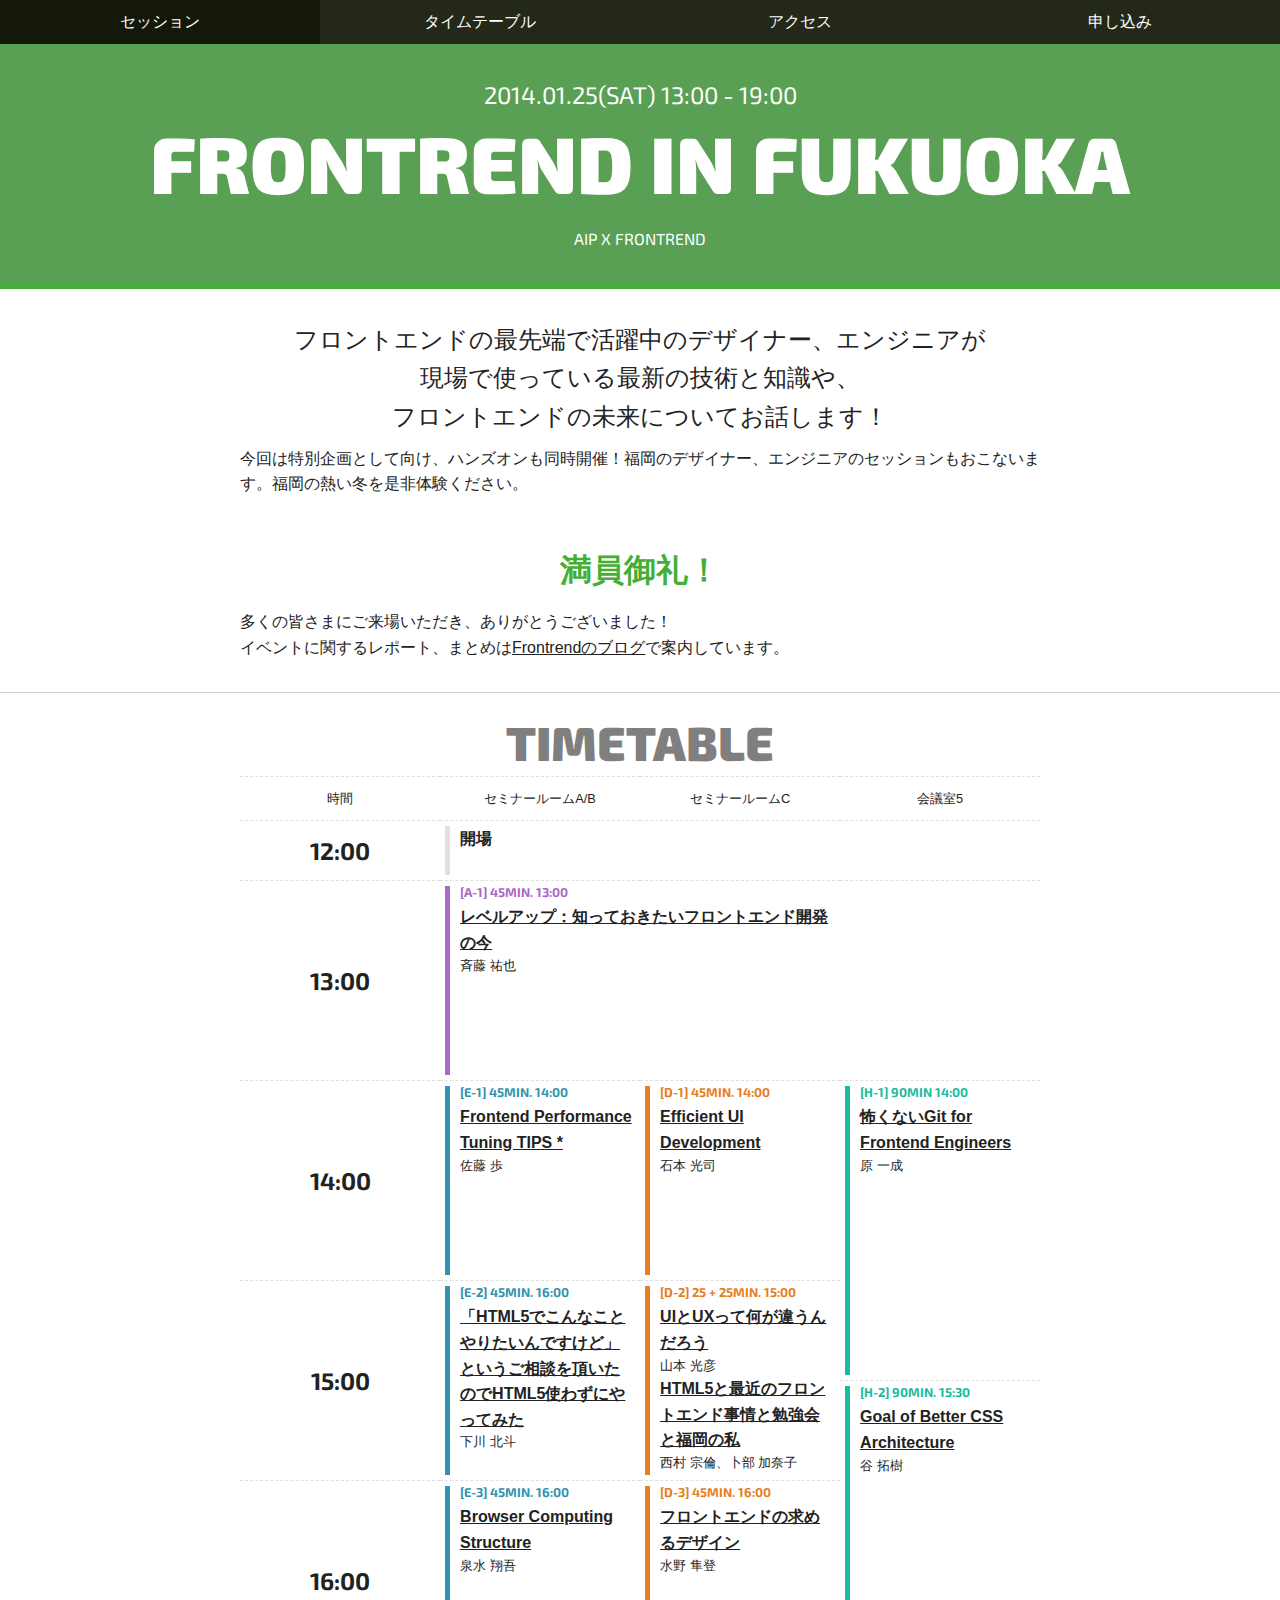
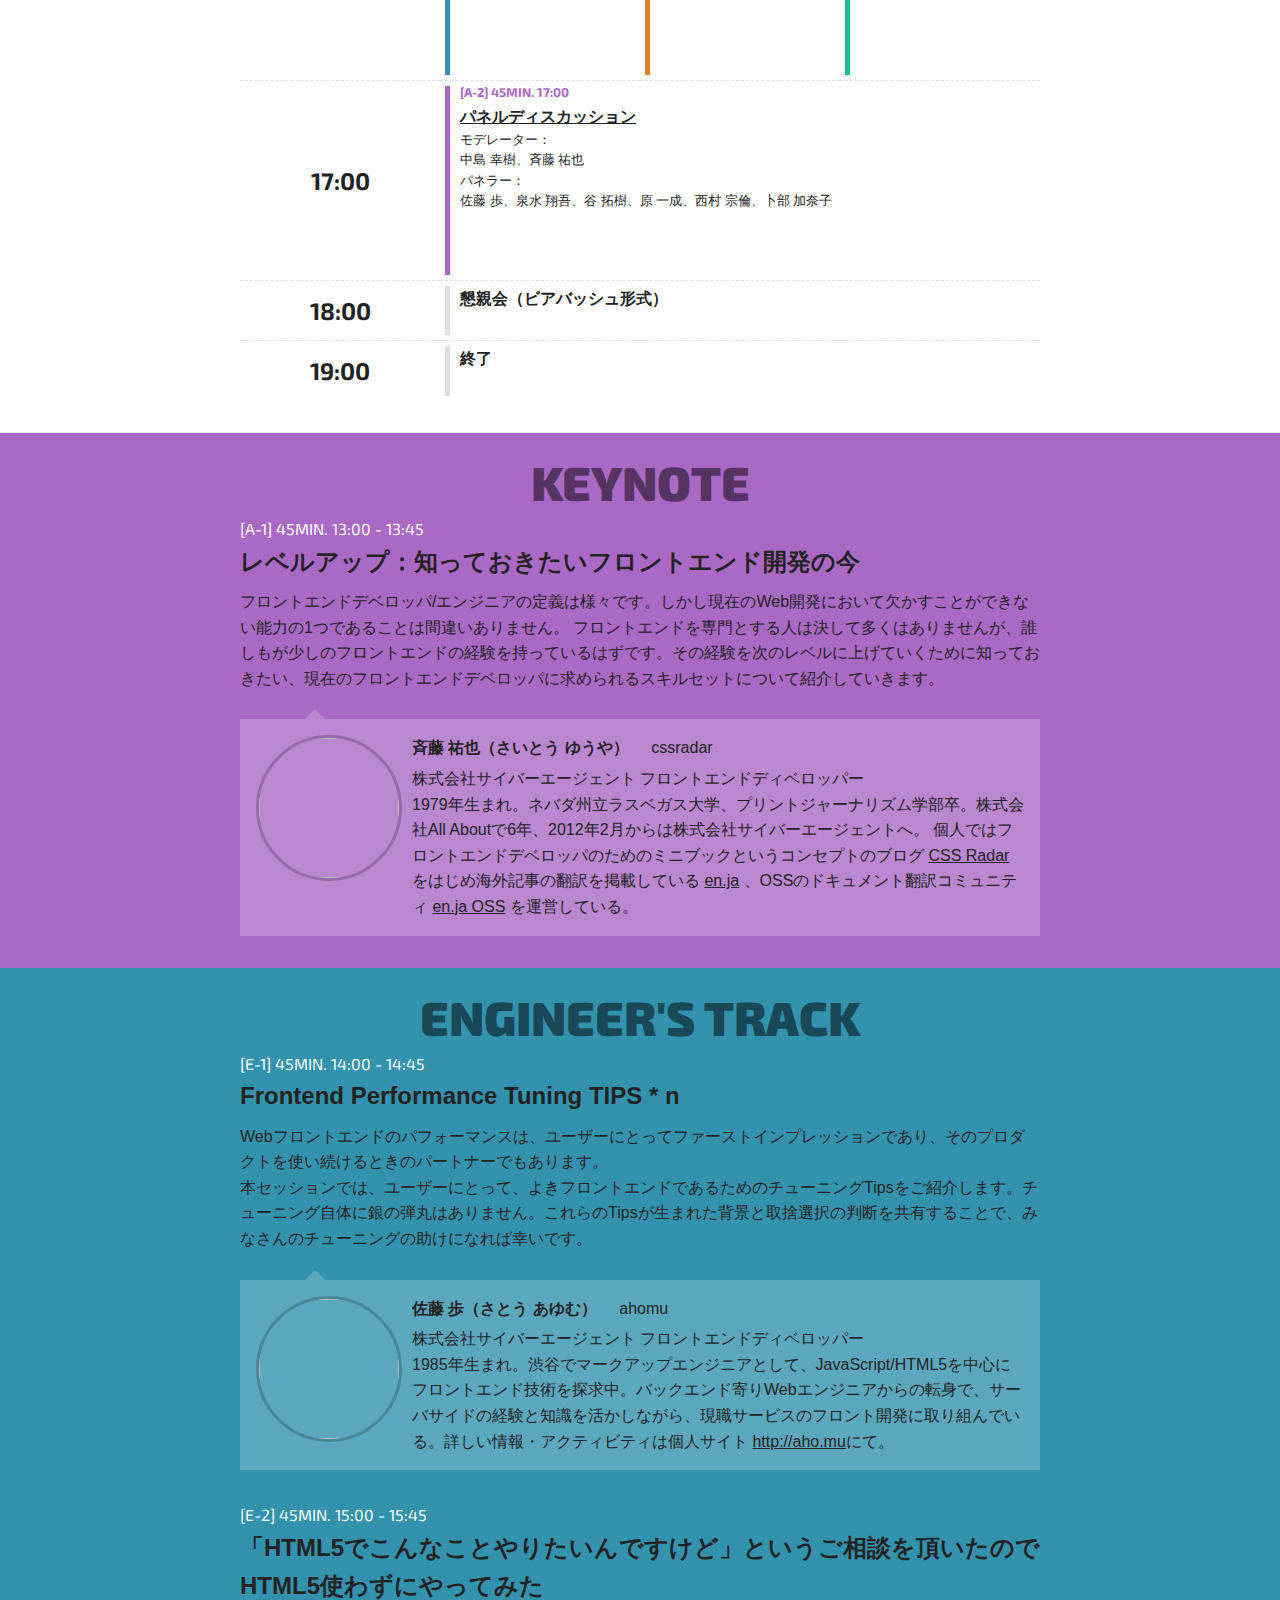
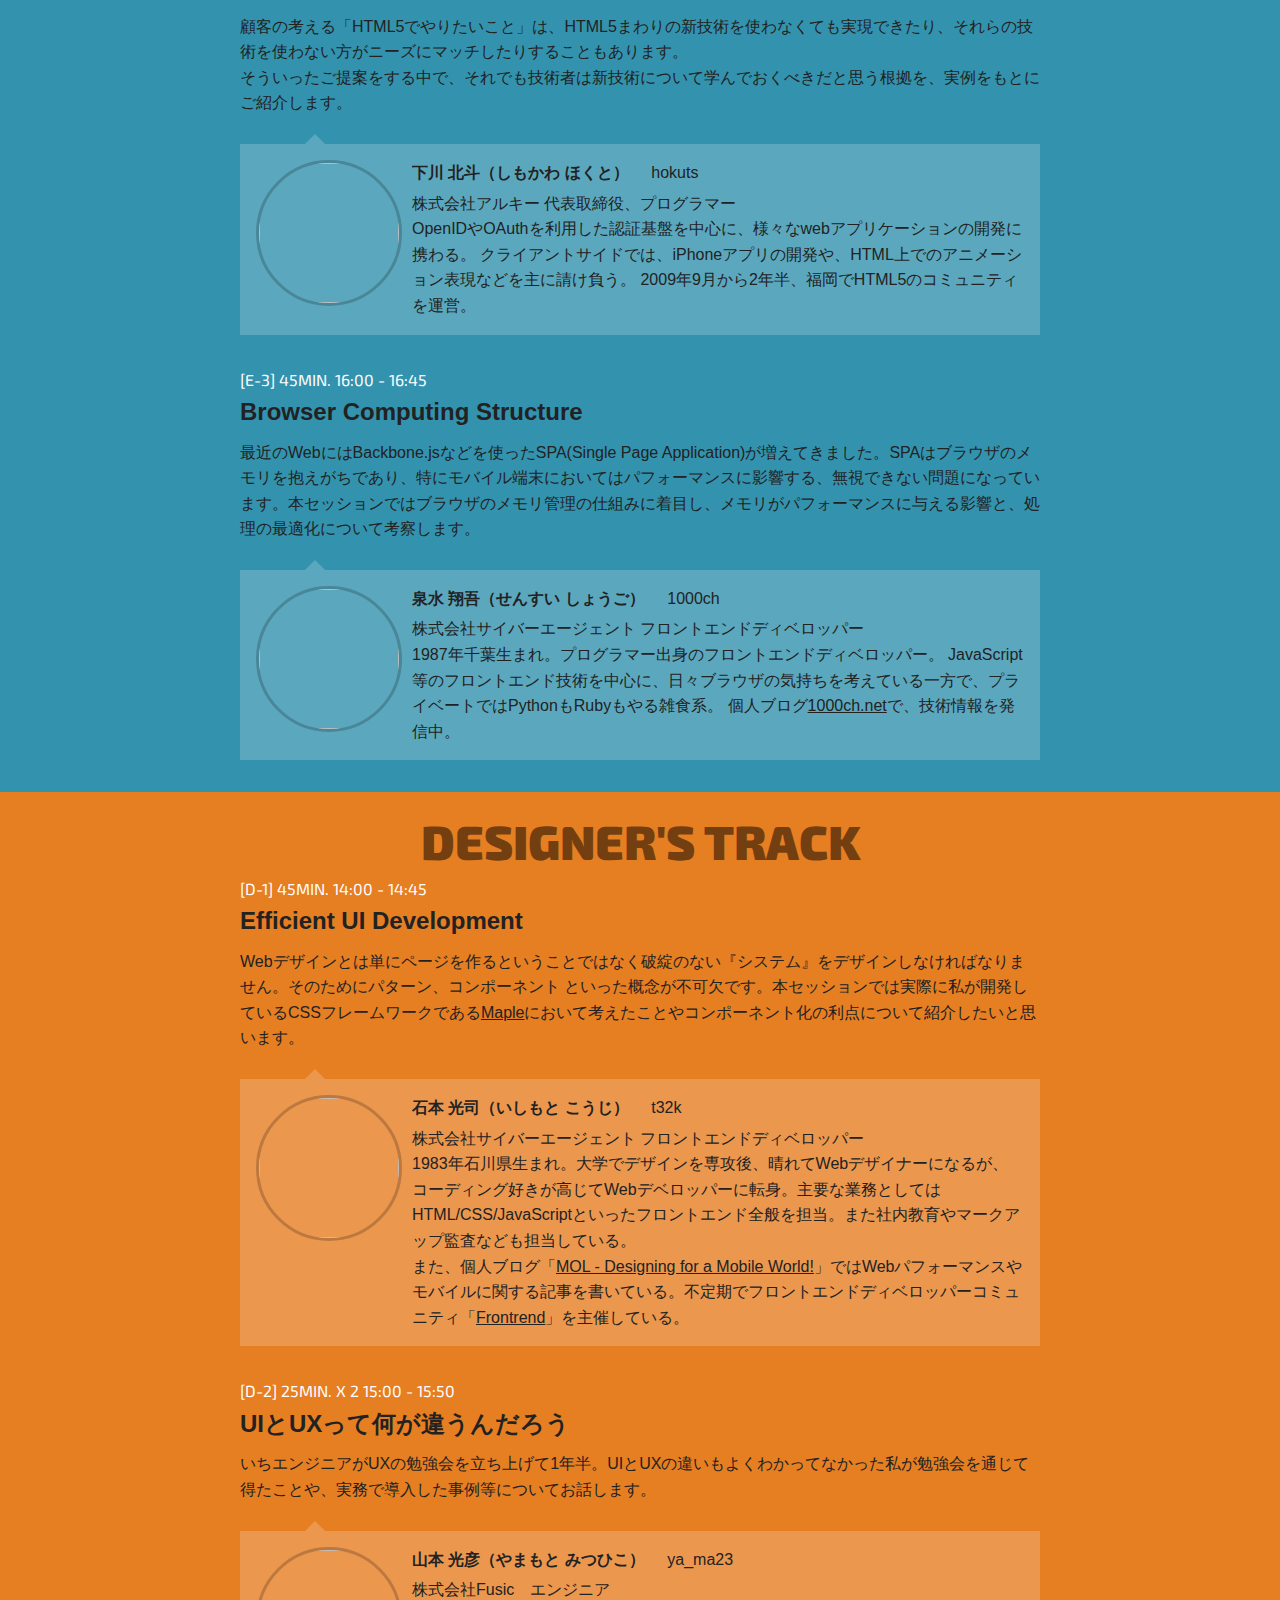
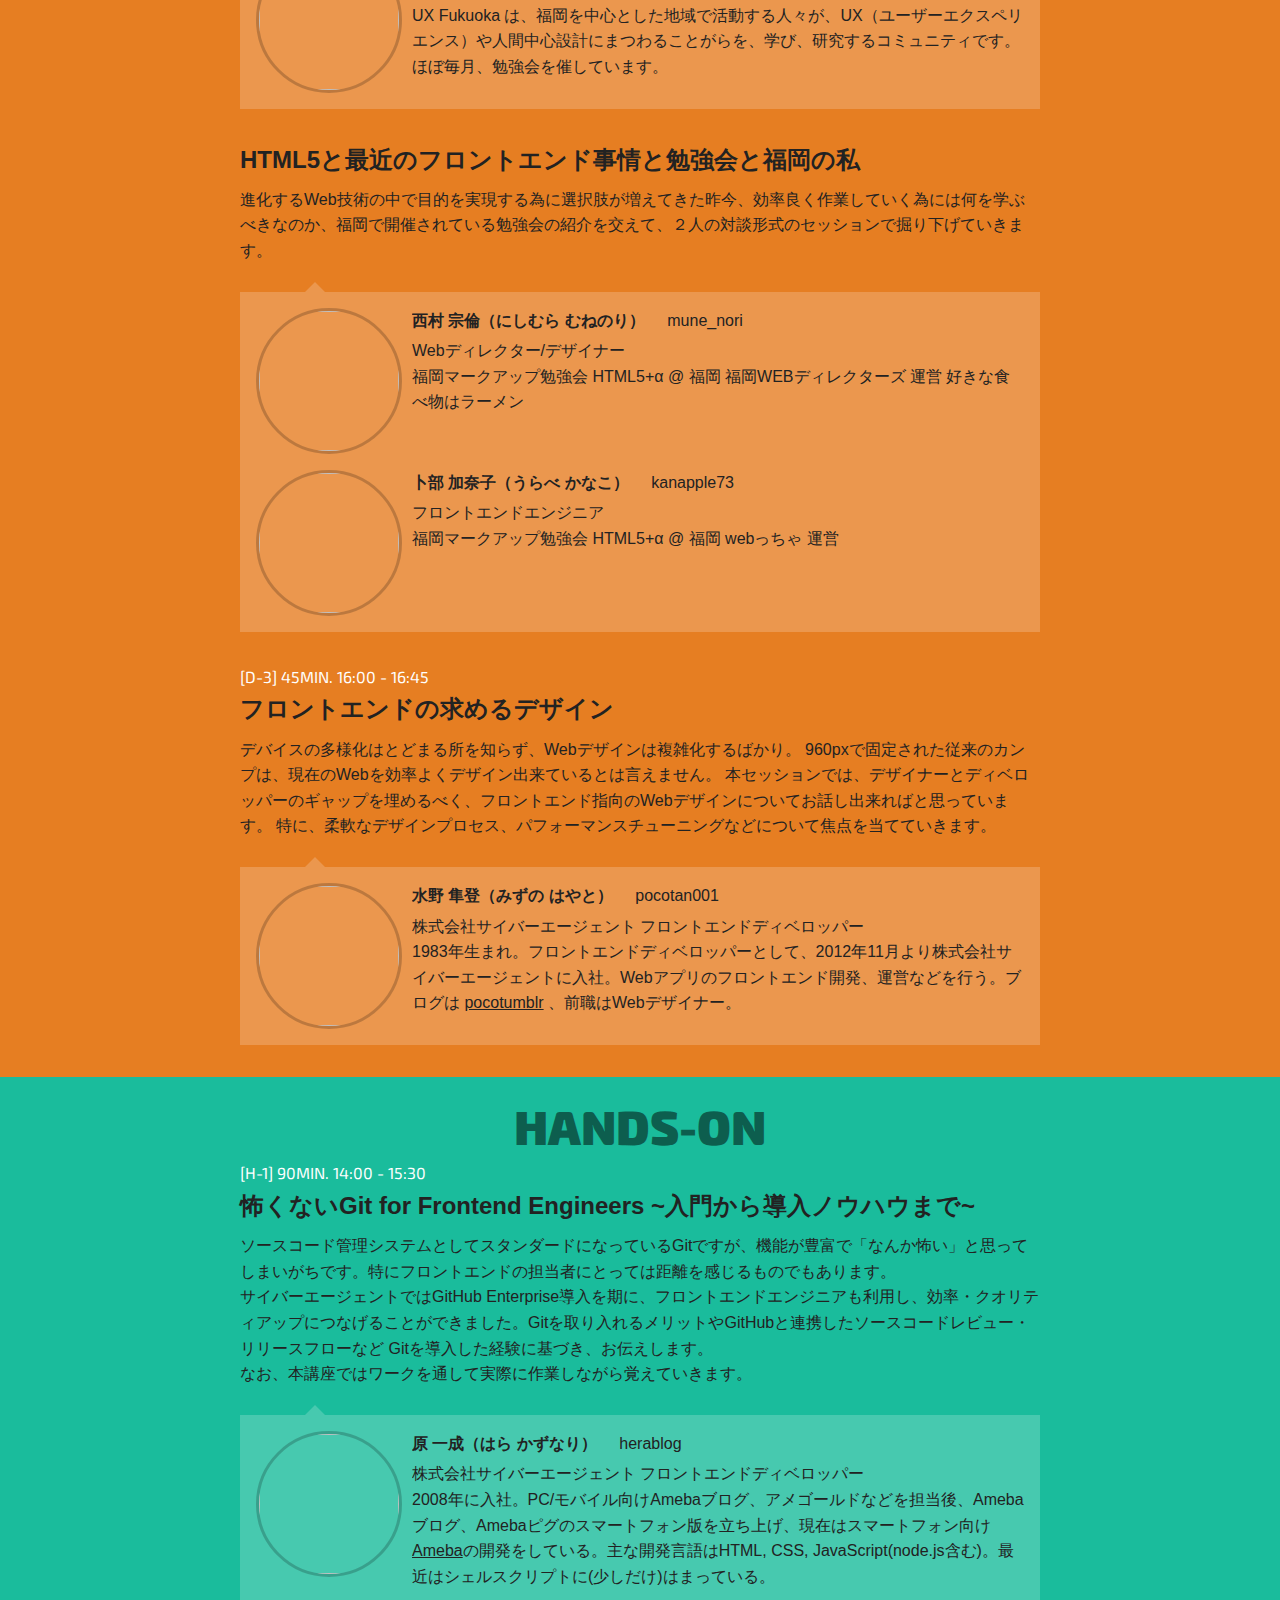
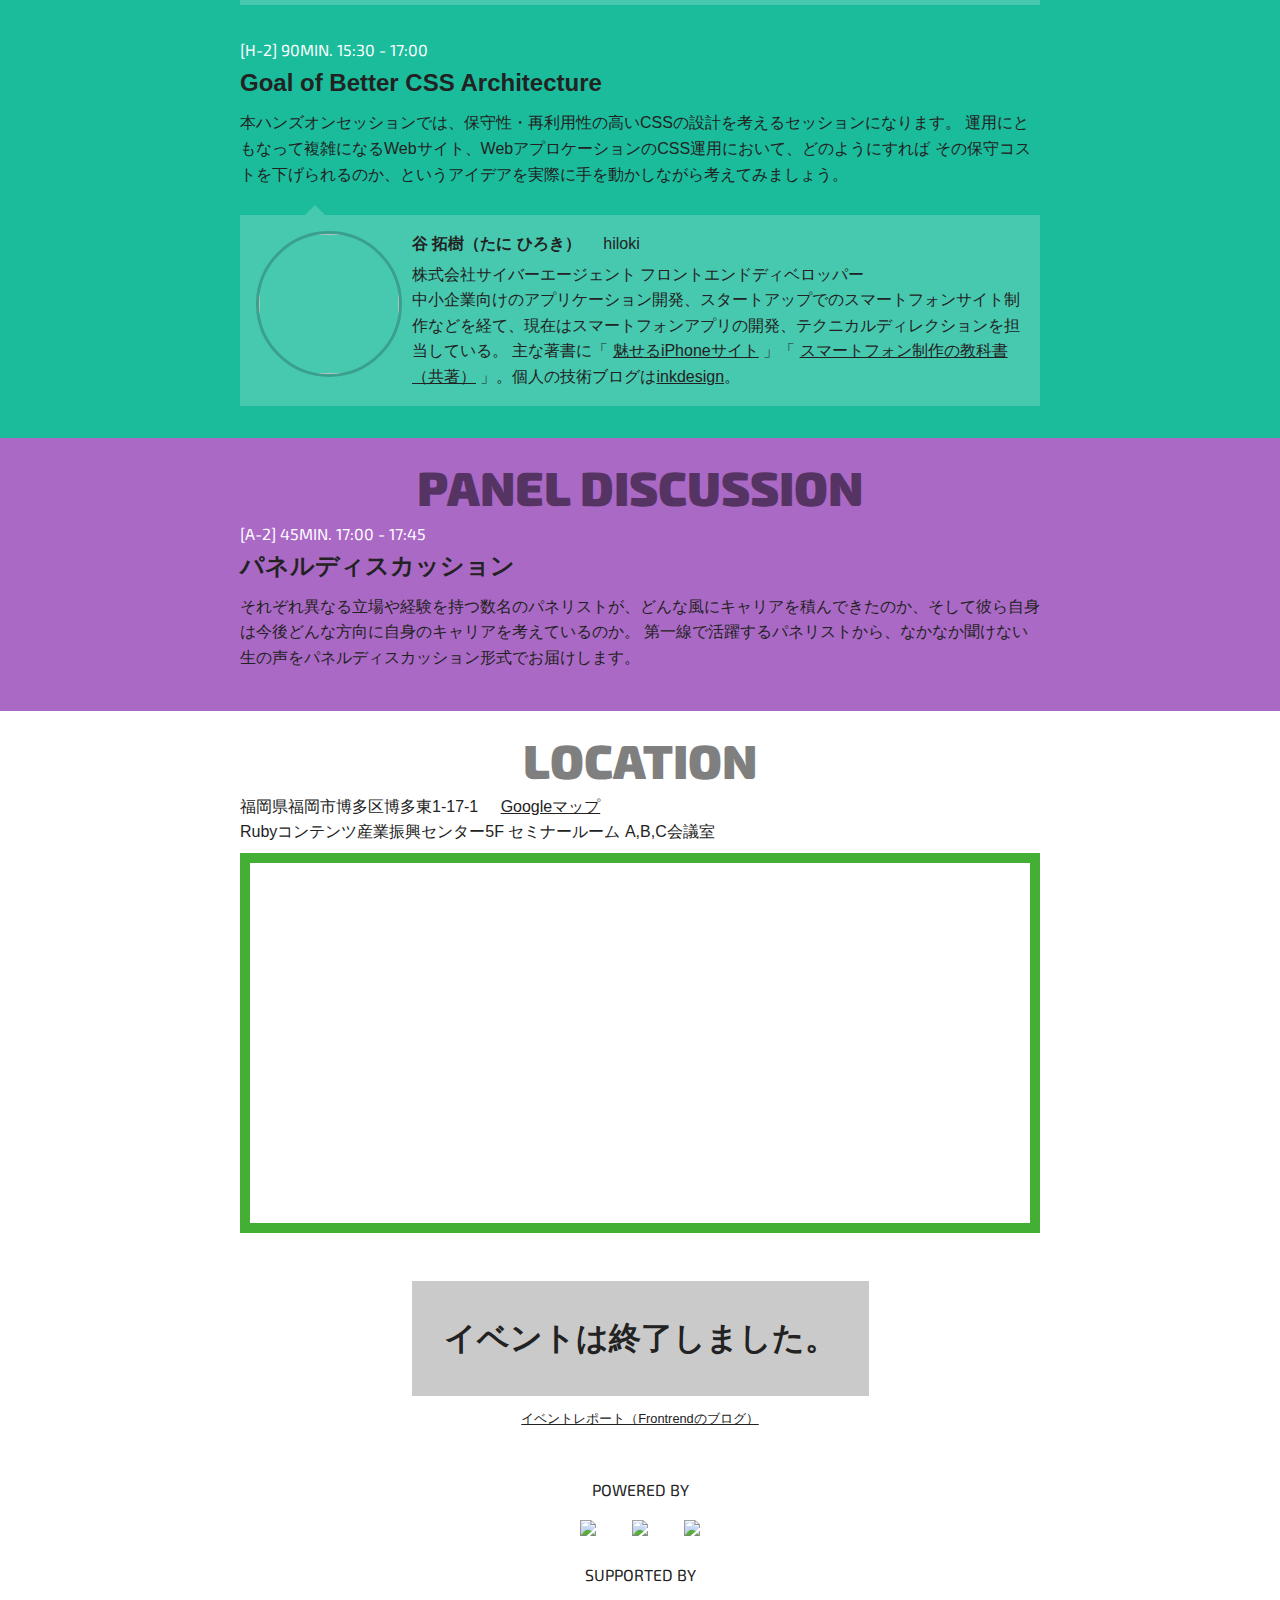
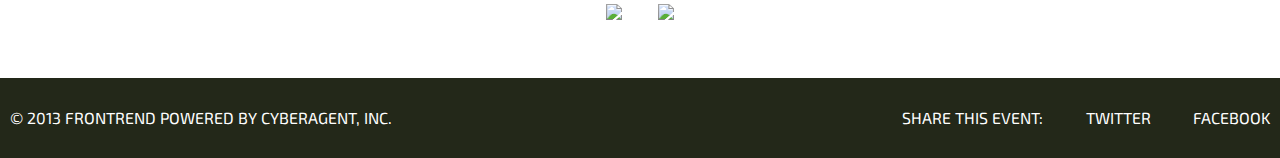
==== frontrend/index.html @ 306afb9b "Merge pull request #17 from hiloki/master" ====
<!DOCTYPE html>
<html lang="ja">
<head>
<meta charset="utf-8" />
<!-- <meta name="viewport" content="width=device-width, initial-scale=1" /> -->
<title>Frontrend in Fukuoka 2014年1月25日（土）開催！</title>
<meta name="description" content="フロントエンドの最先端で活躍中のデザイナー、エンジニアが現場で使っている最新の技術と知識や、フロントエンドの未来についてお話します！" />
<meta property="og:title" content="Frontrend in Fukuoka 2014年1月25日（土）開催！" />
<meta property="og:type" content="website" />
<meta property="og:url" content="http://frontendfrogs.org/frontrend/" />
<meta property="og:image" content="http://frontendfrogs.org/frontrend/ogp.png" />
<meta property="og:site_name" content="Frontrend in Fukuoka">
<meta property="og:locale" content="ja_JP">
<!-- <meta prefix="fb: http://ogp.me/ns/fb#" property="fb:admins" content="363191260415210"> -->
<link  rel="stylesheet" href="/frontrend/styles/all.css" />
<link rel="apple-touch-icon" sizes="57x57" href="/frontrend/apple-touch-icon-57x57.png" />
<link rel="apple-touch-icon" sizes="114x114" href="/frontrend/apple-touch-icon-114x114.png" />
<link rel="apple-touch-icon" sizes="72x72" href="/frontrend/apple-touch-icon-72x72.png" />
<link rel="apple-touch-icon" sizes="144x144" href="/frontrend/apple-touch-icon-144x144.png" />
<link rel="apple-touch-icon" sizes="60x60" href="/frontrend/apple-touch-icon-60x60.png" />
<link rel="apple-touch-icon" sizes="120x120" href="/frontrend/apple-touch-icon-120x120.png" />
<link rel="apple-touch-icon" sizes="76x76" href="/frontrend/apple-touch-icon-76x76.png" />
<link rel="apple-touch-icon" sizes="152x152" href="/frontrend/apple-touch-icon-152x152.png" />
<link rel="icon" type="image/png" href="/frontrend/favicon-196x196.png" sizes="196x196" />
<link rel="icon" type="image/png" href="/frontrend/favicon-160x160.png" sizes="160x160" />
<link rel="icon" type="image/png" href="/frontrend/favicon-96x96.png" sizes="96x96" />
<link rel="icon" type="image/png" href="/frontrend/favicon-32x32.png" sizes="32x32" />
<link rel="icon" type="image/png" href="/frontrend/favicon-16x16.png" sizes="16x16" />
<meta name="msapplication-TileColor" content="#ffc40d" />
<meta name="msapplication-TileImage" content="/mstile-144x144.png" />
<link href="http://fonts.googleapis.com/css?family=Exo+2:400,700,900" rel="stylesheet" />
<link rel="canonical" href="http://frontendfrogs.org/frontrend/" />
</head>
<body>
<nav class="l-navigation">
	<ul class="nav">
		<li><a href="#sessions">セッション</a></li>
		<li><a href="#timetable">タイムテーブル</a></li>
		<li><a href="#location">アクセス</a></li>
		<li><a href="#registration">申し込み</a></li>
	</ul>
</nav>

<header class="l-header">
<div class="masthead">
	<div class="masthead__cover">
		<p class="masthead__date type">2014.01.25(SAT) 13:00 - 19:00</p>
		<h1 class="masthead__title type type--heavy">Frontrend in Fukuoka</h1>
		<p class="masthead__host type">aip x Frontrend</p>
		<!-- <p class="masthead__poweredby">by CyberAgent,Inc.</p> -->
	</div>
</div>
</header>

<div class="introduction">
	<div class="l-container">
		<p class="introduction__lead">フロントエンドの最先端で活躍中のデザイナー、エンジニアが<br/>
		現場で使っている最新の技術と知識や、<br>フロントエンドの未来についてお話します！</p>
		<p>今回は特別企画として向け、ハンズオンも同時開催！福岡のデザイナー、エンジニアのセッションもおこないます。福岡の熱い冬を是非体験ください。</p>
	</div>
</div>

<div class="closing">
	<div class="l-container">
		<p class="closing__lead">満員御礼！</p>
		<p>多くの皆さまにご来場いただき、ありがとうございました！<br />イベントに関するレポート、まとめは<a href="http://frontrend.github.io/blog/frontrend-in-fukuoka-end/">Frontrendのブログ</a>で案内しています。</p>
	</div>
</div>

<div id="timetable">
<div class="section timetable">
	<h2 class="section__title type type--heavy">timetable</h2>
	<div class="l-container clearfix">
		<table class="timetable__table timetable__table--conference sheet">
			<thead>
				<tr class="sheet__header">
					<th>時間</th>
					<th>セミナールームA/B</th>
					<th>セミナールームC</th>
				</tr>
			</thead>
			<tbody>
				<tr class="sheet__cell">
					<th class="timetable__time type">12:00</th>
					<td colspan="2">
						<div class="timetable__cell">
							<span class="timetable__session-title">開場</span>
						</div>
					</td>
				</tr>
				<tr class="sheet__cell--2">
					<th class="timetable__time type">13:00</th>
					<td colspan="2">
						<div class="timetable__cell timetable__cell--keynote">
							<span class="timetable__room timetable__room--keynote type">[A-1] 45min. 13:00</span><a href="#a-1" class="timetable__session-title">レベルアップ：知っておきたいフロントエンド開発の今</a><br>斉藤 祐也
						</div>
					</td>
				</tr>
				<tr class="sheet__cell--2">
					<th class="timetable__time type">14:00</th>
					<td>
						<div class="timetable__cell timetable__cell--engineer">
							<span class="timetable__room timetable__room--engineer type">[E-1] 45min. 14:00</span><a href="#e-1" class="timetable__session-title">Frontend Performance Tuning TIPS * </a><br>佐藤 歩
						</div>
					</td>
					<td>
						<div class="timetable__cell timetable__cell--designer">
							<span class="timetable__room timetable__room--designer type">[D-1] 45min. 14:00</span><a href="#d-1" class="timetable__session-title">Efficient UI Development</a>
							<br>石本 光司
						</div>
					</td>
				</tr>
				<tr class="sheet__cell--2">
					<th class="timetable__time type">15:00</th>
					<td>
						<div class="timetable__cell timetable__cell--engineer">
							<span class="timetable__room timetable__room--engineer type">[E-2] 45min. 16:00</span>
							<a href="#e-2" class="timetable__session-title">「HTML5でこんなことやりたいんですけど」というご相談を頂いたのでHTML5使わずにやってみた</a>
							<br>下川 北斗
						</div>
					</td>
					<td>
						<div class="timetable__cell timetable__cell--designer">
							<span class="timetable__room timetable__room--designer type">[D-2] 25 + 25min. 15:00</span>
					<a href="#d-2a" class="timetable__session-title">UIとUXって何が違うんだろう</a><br/>山本 光彦<br>
					<a href="#d-2b" class="timetable__session-title">HTML5と最近のフロントエンド事情と勉強会と福岡の私</a><br/>西村 宗倫、卜部 加奈子
						</div>
					</td>
				</tr>
				<tr class="sheet__cell--2">
					<th class="timetable__time type">16:00</th>
					<td>
						<div class="timetable__cell timetable__cell--engineer">
							<span class="timetable__room timetable__room--engineer type">[E-3] 45min. 16:00</span>
							<a href="#e-3" class="timetable__session-title">Browser Computing Structure</a><br>泉水 翔吾
						</div>
					</td>
					<td>
						<div class="timetable__cell timetable__cell--designer">
							<span class="timetable__room timetable__room--designer type">[D-3] 45min. 16:00</span>
							<a href="#d-3" class="timetable__session-title">フロントエンドの求めるデザイン</a><br>水野 隼登
						</div>
					</td>
				</tr>
				<tr class="sheet__cell--2">
					<th class="timetable__time type">17:00</th>
					<td colspan="2">
						<div class="timetable__cell timetable__cell--panel">
							<span class="timetable__room timetable__room--panel type">[A-2] 45min. 17:00</span><a href="#a-2" class="timetable__session-title">パネルディスカッション</a><br>
							<dl>
								<dt>モデレーター：</dt>
								<dd>中島 幸樹、斉藤 祐也</dd>
								<dt>パネラー：</dt>
								<dd>佐藤 歩、泉水 翔吾、谷 拓樹、原 一成、西村 宗倫、卜部 加奈子</dd>
							</dl>
						</div>
					</td>
				</tr>
				<tr class="sheet__cell">
					<th class="timetable__time type">18:00</th>
					<td colspan="2">
						<div class="timetable__cell">
							<span class="timetable__session-title">懇親会（ビアバッシュ形式）</span>
						</div>
					</td>
				</tr>
				<tr class="sheet__cell">
					<th class="timetable__time type">19:00</th>
					<td colspan="2">
						<div class="timetable__cell">
							<span class="timetable__session-title">終了</span>
						</div>
					</td>
				</tr>
			</tbody>
		</table>
		<table class="timetable__table timetable__table--workshop sheet">
			<thead>
				<tr class="sheet__header">
					<th>会議室5</th>
				</tr>
			</thead>
			<tbody>
				<tr class="sheet__cell">
					<td></td>
				</tr>
				<tr class="sheet__cell--2">
					<td></td>
				</tr>
				<tr class="sheet__cell--3">
					<td>
						<div class="timetable__cell timetable__cell--workshop">
							<span class="timetable__room timetable__room--workshop type">[H-1] 90min 14:00</span>
							<a href="#h-1" class="timetable__session-title">怖くないGit for Frontend Engineers</a><br>原 一成
						</div>
					</td>
				</tr>
				<tr class="sheet__cell--3">
					<td>
						<div class="timetable__cell timetable__cell--workshop">
							<span class="timetable__room timetable__room--workshop type">[H-2] 90min. 15:30</span>
							<a href="#h-2" class="timetable__session-title">Goal of Better CSS Architecture</a><br>谷 拓樹
						</div>
					</td>
				</tr>
				<tr class="sheet__cell--2">
					<td></td>
				</tr>
				<tr class="sheet__cell">
					<td></td>
				</tr>
				<tr class="sheet__cell">
					<td></td>
				</tr>
			</tbody>
		</table>
	</div>
</div>
</div>

<div id="sessions">
<div class="section sessions sessions--keynote">
	<h2 class="section__title sessions__title type type--heavy">Keynote</h2>
	<div class="l-container">
		<div id="a-1" class="sessions__content session">
			<p class="session__info"><span class="session__room"></span><span class="session__time type">[A-1] 45min. 13:00 - 13:45</span></p>
			<h3 class="session__title">レベルアップ：知っておきたいフロントエンド開発の今</h3>
			<div class="session__description">
				<p>フロントエンドデベロッパ/エンジニアの定義は様々です。しかし現在のWeb開発において欠かすことができない能力の1つであることは間違いありません。 フロントエンドを専門とする人は決して多くはありませんが、誰しもが少しのフロントエンドの経験を持っているはずです。その経験を次のレベルに上げていくために知っておきたい、現在のフロントエンドデベロッパに求められるスキルセットについて紹介していきます。</p>
			</div>
			<div class="speaker">
				<div class="media">
					<img src="/frontrend/images/saito.jpg" class="speaker__image media__image">
					<div class="speaker__body media__body">
						<h4 class="speaker__name">斉藤 祐也（さいとう ゆうや）</h4>
						<p class="speaker__account"><a href="http://twitter.com/cssradar"><i class="icon icon--twitter-squared"></i>cssradar</a></p>
						<div class="speaker__profile">
							<p>株式会社サイバーエージェント フロントエンドディベロッパー</p>
							<p>1979年生まれ。ネバダ州立ラスベガス大学、プリントジャーナリズム学部卒。株式会社All Aboutで6年、2012年2月からは株式会社サイバーエージェントへ。 個人ではフロントエンドデベロッパのためのミニブックというコンセプトのブログ <a href="http://css.studiomohawk.com/">CSS Radar</a> をはじめ海外記事の翻訳を掲載している <a href="http://article.enja.io/">en.ja</a> 、OSSのドキュメント翻訳コミュニティ <a href="https://github.com/enja-oss">en.ja OSS</a> を運営している。</p>
						</div>
					</div>
				</div>
			</div>
		</div>
	</div>
</div>

<div class="section sessions sessions--engineer">
	<h2 class="section__title sessions__title type type--heavy">Engineer's Track</h2>
	<div class="l-container">
		<div id="e-1" class="sessions__content session">
			<p class="session__info"><span class="session__room"></span><span class="session__time type">[E-1] 45min. 14:00 - 14:45</span></p>
			<h3 class="session__title">Frontend Performance Tuning TIPS * n</h3>
			<div class="session__description">
				<p>Webフロントエンドのパフォーマンスは、ユーザーにとってファーストインプレッションであり、そのプロダクトを使い続けるときのパートナーでもあります。</p>
				<p>本セッションでは、ユーザーにとって、よきフロントエンドであるためのチューニングTipsをご紹介します。チューニング自体に銀の弾丸はありません。これらのTipsが生まれた背景と取捨選択の判断を共有することで、みなさんのチューニングの助けになれば幸いです。</p>
			</div>
			<div class="speaker">
				<div class="media">
					<img src="/frontrend/images/sato.jpg" class="speaker__image media__image">
					<div class="speaker__body media__body">
						<h4 class="speaker__name">佐藤 歩（さとう あゆむ）</h4>
						<p class="speaker__account"><a href="http://twitter.com/ahomu"><i class="icon icon--twitter-squared"></i>ahomu</a></p>
						<div class="speaker__profile">
							<p>株式会社サイバーエージェント フロントエンドディベロッパー</p>
							<p>1985年生まれ。渋谷でマークアップエンジニアとして、JavaScript/HTML5を中心にフロントエンド技術を探求中。バックエンド寄りWebエンジニアからの転身で、サーバサイドの経験と知識を活かしながら、現職サービスのフロント開発に取り組んでいる。詳しい情報・アクティビティは個人サイト <a href="http://aho.mu/">http://aho.mu</a>にて。</p>
						</div>
					</div>
				</div>
			</div>
		</div>

		<div id="e-2" class="sessions__content session">
			<p class="session__info"><span class="session__room"></span><span class="session__time type">[E-2] 45min. 15:00 - 15:45</span></p>
			<h3 class="session__title">「HTML5でこんなことやりたいんですけど」というご相談を頂いたのでHTML5使わずにやってみた</h3>
			<div class="session__description">
				<p>顧客の考える「HTML5でやりたいこと」は、HTML5まわりの新技術を使わなくても実現できたり、それらの技術を使わない方がニーズにマッチしたりすることもあります。 <br/>
そういったご提案をする中で、それでも技術者は新技術について学んでおくべきだと思う根拠を、実例をもとにご紹介します。</p>
			</div>
			<div class="speaker">
				<div class="media">
					<img src="/frontrend/images/hokuts.jpg" class="speaker__image media__image">
					<div class="speaker__body media__body">
						<h4 class="speaker__name">下川 北斗（しもかわ ほくと）</h4>
						<p class="speaker__account"><a href="http://twitter.com/hokuts"><i class="icon icon--twitter-squared"></i>hokuts</a></p>
						<div class="speaker__profile">
							<p>株式会社アルキー 代表取締役、プログラマー
<p>OpenIDやOAuthを利用した認証基盤を中心に、様々なwebアプリケーションの開発に携わる。 クライアントサイドでは、iPhoneアプリの開発や、HTML上でのアニメーション表現などを主に請け負う。 2009年9月から2年半、福岡でHTML5のコミュニティを運営。</p>
						</div>
					</div>
				</div>
			</div>
		</div>

		<div id="e-3" class="sessions__content session">
			<p class="session__info"><span class="session__room"></span><span class="session__time type">[E-3] 45min. 16:00 - 16:45</span></p>
			<h3 class="session__title">Browser Computing Structure</h3>
			<div class="session__description">
				<p>最近のWebにはBackbone.jsなどを使ったSPA(Single Page Application)が増えてきました。SPAはブラウザのメモリを抱えがちであり、特にモバイル端末においてはパフォーマンスに影響する、無視できない問題になっています。本セッションではブラウザのメモリ管理の仕組みに着目し、メモリがパフォーマンスに与える影響と、処理の最適化について考察します。</p>
			</div>
			<div class="speaker">
				<div class="media">
					<img src="/frontrend/images/sensui.jpg" class="speaker__image media__image">
					<div class="speaker__body media__body">
						<h4 class="speaker__name">泉水 翔吾（せんすい しょうご）</h4>
						<p class="speaker__account"><a href="http://twitter.com/1000ch"><i class="icon icon--twitter-squared"></i>1000ch</a></p>
						<div class="speaker__profile">
							<p>株式会社サイバーエージェント フロントエンドディベロッパー</p>
							<p>1987年千葉生まれ。プログラマー出身のフロントエンドディベロッパー。
JavaScript等のフロントエンド技術を中心に、日々ブラウザの気持ちを考えている一方で、プライベートではPythonもRubyもやる雑食系。 個人ブログ<a href="http://1000ch.net/">1000ch.net</a>で、技術情報を発信中。</p>
						</div>
					</div>
				</div>
			</div>
		</div>
	</div>
</div>

<div class="section sessions sessions--designer">
	<h2 class="section__title sessions__title type type--heavy">Designer's Track</h2>
	<div class="l-container">
		<div id="d-1" class="sessions__content session">
			<p class="session__info"><span class="session__room"></span><span class="session__time type">[D-1] 45min. 14:00 - 14:45</span></p>
			<h3 class="session__title">Efficient UI Development</h3>
			<div class="session__description">
				<p>Webデザインとは単にページを作るということではなく破綻のない『システム』をデザインしなければなりません。そのためにパターン、コンポーネント といった概念が不可欠です。本セッションでは実際に私が開発しているCSSフレームワークである<a href="https://github.com/t32k/maple">Maple</a>において考えたことやコンポーネント化の利点について紹介したいと思います。</p>
			</div>
			<div class="speaker">
				<div class="media">
					<img src="/frontrend/images/ishimoto.jpg" class="speaker__image media__image">
					<div class="speaker__body media__body">
						<h4 class="speaker__name">石本 光司（いしもと こうじ）</h4>
						<p class="speaker__account"><a href="http://twitter.com/t32k"><i class="icon icon--twitter-squared"></i>t32k</a></p>
						<div class="speaker__profile">
							<p>株式会社サイバーエージェント フロントエンドディベロッパー</p>
							<p>1983年石川県生まれ。大学でデザインを専攻後、晴れてWebデザイナーになるが、コーディング好きが高じてWebデベロッパーに転身。主要な業務としてはHTML/CSS/JavaScriptといったフロントエンド全般を担当。また社内教育やマークアップ監査なども担当している。</p>
							<p>また、個人ブログ「<a href="http://t32k.me/mol/">MOL - Designing for a Mobile World!</a>」ではWebパフォーマンスやモバイルに関する記事を書いている。不定期でフロントエンドディベロッパーコミュニティ「<a href="http://frontrend.github.io/">Frontrend</a>」を主催している。</p>
						</div>
					</div>
				</div>
			</div>
		</div>

		<div id="d-2a" class="sessions__content session">
			<p class="session__info"><span class="session__room"></span><span class="session__time type">[D-2] 25min. x 2 15:00 - 15:50</span></p>
			<h3 class="session__title">UIとUXって何が違うんだろう</h3>
			<div class="session__description">
				<p>いちエンジニアがUXの勉強会を立ち上げて1年半。UIとUXの違いもよくわかってなかった私が勉強会を通じて得たことや、実務で導入した事例等についてお話します。</p>
			</div>
			<div class="speaker">
				<div class="media">
					<img src="/frontrend/images/yamamoto.jpg" class="speaker__image media__image">
					<div class="speaker__body media__body">
						<h4 class="speaker__name">山本 光彦（やまもと みつひこ）</h4>
						<p class="speaker__account"><a href="http://twitter.com/ya_ma23"><i class="icon icon--twitter-squared"></i>ya_ma23</a></p>
						<div class="speaker__profile">
							<p>株式会社Fusic　エンジニア</p>
							<p>
	UX Fukuoka は、福岡を中心とした地域で活動する人々が、UX（ユーザーエクスペリエンス）や人間中心設計にまつわることがらを、学び、研究するコミュニティです。 ほぼ毎月、勉強会を催しています。</p>
						</div>
					</div>
				</div>
			</div>
		</div>

		<div id="d-2b" class="sessions__content session">
			<h3 class="session__title">HTML5と最近のフロントエンド事情と勉強会と福岡の私</h3>
			<div class="session__description">
				<p>進化するWeb技術の中で目的を実現する為に選択肢が増えてきた昨今、効率良く作業していく為には何を学ぶべきなのか、福岡で開催されている勉強会の紹介を交えて、２人の対談形式のセッションで掘り下げていきます。</p>
			</div>
			<div class="speaker">
				<div class="speaker-item media">
					<img src="/frontrend/images/nishimura.jpg" class="speaker__image media__image">
					<div class="speaker__body media__body">
						<h4 class="speaker__name">西村 宗倫（にしむら むねのり）</h4>
						<p class="speaker__account"><a href="http://twitter.com/mune_nori"><i class="icon icon--twitter-squared"></i>mune_nori</a></p>
						<div class="speaker__profile">
							<p>Webディレクター/デザイナー</p>
							<p>福岡マークアップ勉強会 HTML5+α @ 福岡 福岡WEBディレクターズ 運営 好きな食べ物はラーメン</p>
						</div>
					</div>
				</div>
				<div class="speaker-item media">
					<img src="/frontrend/images/urabe.jpg" class="speaker__image media__image">
					<div class="speaker__body media__body">
						<h4 class="speaker__name">卜部 加奈子（うらべ かなこ）</h4>
						<p class="speaker__account"><a href="http://twitter.com/kanapple73"><i class="icon icon--twitter-squared"></i>kanapple73</a></p>
						<div class="speaker__profile">
							<p>フロントエンドエンジニア</p>
							<p>福岡マークアップ勉強会 HTML5+α @ 福岡 webっちゃ 運営</p>
						</div>
					</div>
				</div>
			</div>
		</div>

		<div id="d-3" class="sessions__content session">
			<p class="session__info"><span class="session__room"></span><span class="session__time type">[D-3] 45min. 16:00 - 16:45</span></p>
			<h3 class="session__title">フロントエンドの求めるデザイン</h3>
			<div class="session__description">
				<p>デバイスの多様化はとどまる所を知らず、Webデザインは複雑化するばかり。 960pxで固定された従来のカンプは、現在のWebを効率よくデザイン出来ているとは言えません。 本セッションでは、デザイナーとディベロッパーのギャップを埋めるべく、フロントエンド指向のWebデザインについてお話し出来ればと思っています。 特に、柔軟なデザインプロセス、パフォーマンスチューニングなどについて焦点を当てていきます。</p>
			</div>
			<div class="speaker">
				<div class="media">
					<img src="/frontrend/images/mizuno.jpg" class="speaker__image media__image">
					<div class="speaker__body media__body">
						<h4 class="speaker__name">水野 隼登（みずの はやと）</h4>
						<p class="speaker__account"><a href="http://twitter.com/pocotan001"><i class="icon icon--twitter-squared"></i>pocotan001</a></p>
						<div class="speaker__profile">
							<p>株式会社サイバーエージェント フロントエンドディベロッパー</p>
							<p>1983年生まれ。フロントエンドディベロッパーとして、2012年11月より株式会社サイバーエージェントに入社。Webアプリのフロントエンド開発、運営などを行う。ブログは <a href="http://pocotumblr.tumblr.com/">pocotumblr</a> 、前職はWebデザイナー。</p>
						</div>
					</div>
				</div>
			</div>
		</div>
	</div>
</div>

<div class="section sessions sessions--workshop">
	<h2 class="section__title sessions__title type type--heavy">Hands-on</h2>
	<div class="l-container">
		<div id="h-1" class="sessions__content session">
			<p class="session__info"><span class="session__room"></span><span class="session__time type">[H-1] 90min. 14:00 - 15:30</span></p>
			<h3 class="session__title">怖くないGit for Frontend Engineers ~入門から導入ノウハウまで~</h3>
			<div class="session__description">
				<p>ソースコード管理システムとしてスタンダードになっているGitですが、機能が豊富で「なんか怖い」と思ってしまいがちです。特にフロントエンドの担当者にとっては距離を感じるものでもあります。</p>
				<p>サイバーエージェントではGitHub Enterprise導入を期に、フロントエンドエンジニアも利用し、効率・クオリティアップにつなげることができました。Gitを取り入れるメリットやGitHubと連携したソースコードレビュー・リリースフローなど Gitを導入した経験に基づき、お伝えします。</p>
				<p>なお、本講座ではワークを通して実際に作業しながら覚えていきます。</p>
			</div>
			<div class="speaker">
				<div class="media">
					<img src="/frontrend/images/hara.jpg" class="speaker__image media__image">
					<div class="speaker__body media__body">
						<h4 class="speaker__name">原 一成（はら かずなり）</h4>
						<p class="speaker__account"><a href="http://twitter.com/herablog"><i class="icon icon--twitter-squared"></i>herablog</a></p>
						<div class="speaker__profile">
							<p>株式会社サイバーエージェント フロントエンドディベロッパー</p>
							<p>2008年に入社。PC/モバイル向けAmebaブログ、アメゴールドなどを担当後、Amebaブログ、Amebaピグのスマートフォン版を立ち上げ、現在はスマートフォン向け<a href="https://s.amebame.com/">Ameba</a>の開発をしている。主な開発言語はHTML, CSS, JavaScript(node.js含む)。最近はシェルスクリプトに(少しだけ)はまっている。</p>
						</div>
					</div>
				</div>
			</div>
		</div>

		<div id="h-2" class="sessions__content session">
			<p class="session__info"><span class="session__room"></span><span class="session__time type">[H-2] 90min. 15:30 - 17:00</span></p>
			<h3 class="session__title">Goal of Better CSS Architecture</h3>
			<div class="session__description">
				<p>本ハンズオンセッションでは、保守性・再利用性の高いCSSの設計を考えるセッションになります。 運用にともなって複雑になるWebサイト、WebアプロケーションのCSS運用において、どのようにすれば その保守コストを下げられるのか、というアイデアを実際に手を動かしながら考えてみましょう。</p>
			</div>
			<div class="speaker">
				<div class="media">
					<img src="/frontrend/images/tani.jpg" class="speaker__image media__image">
					<div class="speaker__body media__body">
						<h4 class="speaker__name">谷 拓樹（たに ひろき）</h4>
						<p class="speaker__account"><a href="http://twitter.com/hiloki"><i class="icon icon--twitter-squared"></i>hiloki</a></p>
						<div class="speaker__profile">
							<p>株式会社サイバーエージェント フロントエンドディベロッパー</p>
							<p>中小企業向けのアプリケーション開発、スタートアップでのスマートフォンサイト制作などを経て、現在はスマートフォンアプリの開発、テクニカルディレクションを担当している。 主な著書に「 <a href="http://www.amazon.co.jp/dp/4899772750/">魅せるiPhoneサイト</a> 」「 <a href="http://www.amazon.co.jp/dp/4844362232/">スマートフォン制作の教科書（共著）</a> 」。個人の技術ブログは<a href="http://inkdesign.jp">inkdesign</a>。</p>
						</div>
					</div>
				</div>
			</div>
		</div>
	</div>
</div>

<div class="section sessions sessions--panel">
	<h2 class="section__title sessions__title type type--heavy">Panel Discussion</h2>
	<div class="l-container">
		<div id="a-2" class="sessions__content session">
			<p class="session__info"><span class="session__room"></span><span class="session__time type">[A-2] 45min. 17:00 - 17:45</span></p>
			<h3 class="session__title">パネルディスカッション</h3>
			<div class="session__description media__body">
				<p>それぞれ異なる立場や経験を持つ数名のパネリストが、どんな風にキャリアを積んできたのか、そして彼ら自身は今後どんな方向に自身のキャリアを考えているのか。 第一線で活躍するパネリストから、なかなか聞けない生の声をパネルディスカッション形式でお届けします。</p>
			</div>
		</div>
	</div>
</div>

<div id="location">
<div class="section location">
	<h2 class="section__title locations__title type type--heavy">Location</h2>
	<div class="l-container">
		<p class="location__address \">
		福岡県福岡市博多区博多東1-17-1<a href="http://goo.gl/maps/dN5nz"><i class="icon icon--location"></i>Googleマップ</a><br>
		Rubyコンテンツ産業振興センター5F セミナールーム A,B,C会議室
		</p>
		<div class="location__map">
			<iframe frameborder="0" scrolling="no" marginheight="0" marginwidth="0" src="https://maps.google.co.jp/maps?f=q&amp;source=s_q&amp;hl=ja&amp;geocode=&amp;q=Ruby%E3%82%B3%E3%83%B3%E3%83%86%E3%83%B3%E3%83%84%E7%94%A3%E6%A5%AD%E6%8C%AF%E8%88%88%E3%82%BB%E3%83%B3%E3%82%BF%E3%83%BC5F&amp;aq=&amp;sll=33.59026,130.424409&amp;sspn=0.010314,0.025084&amp;brcurrent=3,0x354191c979b08b81:0x4b76a366f3fccd33,0&amp;ie=UTF8&amp;hq=Ruby%E3%82%B3%E3%83%B3%E3%83%86%E3%83%B3%E3%83%84%E7%94%A3%E6%A5%AD%E6%8C%AF%E8%88%88%E3%82%BB%E3%83%B3%E3%82%BF%E3%83%BC5F&amp;hnear=&amp;ll=33.59026,130.424409&amp;spn=0.010314,0.025084&amp;t=m&amp;output=embed"></iframe>
		</div>
	</div>
</div>
</div>

<div id="registration">
<div class="section registration">
	<div class="l-container">
		<p class="registration__session">
			<span class="button button--disabled button--large">イベントは終了しました。</span>
		</p>
		<ul class="registration__note l-container">
			<li><a href="http://frontrend.github.io/blog/frontrend-in-fukuoka-end/">イベントレポート（Frontrendのブログ）</a></li>
		</ul>
	</div>
</div>
</div>

<div class="sponsers">
	<div class="section">
		<div class="sponsers__host">
			<h2 class="sponsers__role type">Powered by</h2>
			<ul class="sponser-list">
				<li>
					<a href="http://www.cyberagent.co.jp/"><img src="/frontrend/images/logo-cyberagent.png" class="sponser__logo"></a>
					<p class="sponser__name">株式会社サイバーエージェント</p>	
				</li>
				<li>
					<a href="http://www.npo-aip.or.jp/"><img src="/frontrend/images/logo-aip.png" class="sponser__logo"></a>
					<p class="sponser__name">特定非営利活動法人AIP</p>	
				</li>
				<li>
					<a href="http://frontrend.github.io/"><img src="/frontrend/images/logo-frontrend.png" class="sponser__logo"></a>
					<p class="sponser__name">Frontrend</p>	
				</li>
			</ul>
		</div>
		<div class="sponsers__partner">
			<h2 class="sponsers__role type">Supported by</h2>
			<ul class="sponser-list">
				<li>
					<a href="http://www.backlog.jp/"><img src="/frontrend/images/logo-nulab.png" class="sponser__logo"></a>
					<p class="sponser__name">Backlog</p>	
				</li>
				<li>
					<a href="http://frontendfrogs.org/"><img src="/frontrend/images/logo-fff.png" class="sponser__logo"></a>
					<p class="sponser__name">Fukuoka Frontend Frog</p>	
				</li>
			</ul>
		</div>
	</div>
</div>

<footer class="l-footer">
	<div class="footer">
		<p class="copyright type">© 2013 Frontrend powered by <a href="http://www.cyberagent.co.jp/">CyberAgent, Inc.</a></p>
		<div class="share type">
			<p>Share this event:</p>
			<ul class="share-list type">
				<li><a href="https://twitter.com/intent/tweet?url=http://frontendfrogs.org/frontrend/&hashtags=frontrend&text=Frontrend%20in%20Fukuoka%202014%e5%b9%b41%e6%9c%8825%e6%97%a5%ef%bc%88%e5%9c%9f%ef%bc%89%e9%96%8b%e5%82%ac%ef%bc%81"><i class="icon icon--twitter-squared"></i>Twitter</a></li>
				<li><a href="https://www.facebook.com/sharer/sharer.php?u=http://frontendfrogs.org/frontrend/"><i class="icon icon--facebook-squared"></i>Facebook</a></li>
			</ul>
		</div>
	</div>
</footer>
</body>
</html>
---- frontrend/styles/all.css ----
@charset "UTF-8";

html,body,div,span,applet,object,iframe,h1,h2,h3,h4,h5,h6,p,blockquote,pre,a,abbr,acronym,address,big,cite,code,del,dfn,em,img,ins,kbd,q,s,samp,small,strike,strong,sub,sup,tt,var,b,u,i,center,dl,dt,dd,ol,ul,li,fieldset,form,label,legend,table,caption,tbody,tfoot,thead,tr,th,td,article,aside,canvas,details,embed,figure,figcaption,footer,header,hgroup,menu,nav,output,ruby,section,summary,time,mark,audio,video {
    border: 0;
    font-size: 100%;
    font: inherit;
    vertical-align: baseline;
    margin: 0;
    padding: 0
}

article,aside,details,figcaption,figure,footer,header,hgroup,menu,nav,section {
    display: block
}

body {
    line-height: 1
}

ol,ul {
    list-style: none
}

blockquote,q {
    quotes: none
}

blockquote:before,blockquote:after,q:before,q:after {
    content: none
}

table {
    border-collapse: collapse;
    border-spacing: 0
}

html,button,input,select,textarea {
    color: #222
}

html {
    background-image: url("../images/bg.png")
}

body {
    line-height: 1.6;
    font-family: 'Hiragino Kaku Gothic ProN',Meiryo,sans-serif
}

strong {
    font-weight: bold
}

a {
    color: inherit
}

img,svg,iframe {
    vertical-align: middle
}

fieldset {
    border: 0;
    margin: 0;
    padding: 0
}

textarea {
    resize: vertical
}

.l-container {
    margin-left: auto;
    margin-right: auto;
    max-width: 50em;
    width: 100%
}

.nav {
    overflow: hidden
}

.nav > li {
    float: left;
    display: inline-block;
    width: 25%;
    text-align: center
}

.nav > li > a {
    display: inline-block;
    width: 100%;
    line-height: 44px;
    text-decoration: none;
    color: #FFF;
    background: #232819
}

.nav > li > a:hover {
    background-color: #131809
}

.masthead {
    -webkit-background-size: cover;
    -o-background-size: cover;
    background-size: cover;
    background-image: url("../images/cover.jpg");
    text-align: center;
    color: #FFF
}

.masthead__cover {
    padding: 2rem 1em;
    background-color: rgb(48,135,41);
    background-color: rgba(48,135,41,0.8)
}

.masthead__title {
    margin-bottom: 0.2em;
    line-height: 1.2;
    font-size: 80px;
    font-size: 5rem
}

.masthead__date {
    font-size: 24px;
    font-size: 1.5rem
}

.introduction {
    border-top: 5px solid #44af35;
    padding: 2em 1em
}

.introduction__lead {
    margin-bottom: 0.4em;
    text-align: center;
    font-size: 24px;
    font-size: 1.5rem
}

.closing {
    padding: 1em 1em 2em 1em
}

.closing__lead {
    margin-bottom: 0.4em;
    text-align: center;
    font-weight: bold;
    font-size: 2rem;
    color: #44af35;
}

.section {
    padding: 1em 0 2em
}

.section__title {
    line-height: 1.4;
    text-align: center;
    font-size: 48px;
    font-size: 3rem;
    font-weight: 700;
    color: rgb(100,100,100);
    color: rgba(0,0,0,0.5)
}

.attenders {
    padding: 1em;
    background-color: #44af35;
    color: #FFF
}

.sessions {
    background-color: #ab69c6
}

.sessions--engineer {
    background-color: #3393AE
}

.sessions--designer {
    background-color: #e67e22
}

.sessions--workshop {
    background-color: #1abc9c
}

.sessions--panel {
    background-color: #ab69c6
}

.sessions__content {
    margin-top: 2em
}

.sessions__content:first-child {
    margin-top: 0
}

.session {
}

.session a {
    color: inherit
}

.session__time {
    color: #FFF
}

.session__title {
    font-size: 24px;
    font-size: 1.5rem;
    font-weight: 700
}

.session__description {
    padding: 0.5em 0
}

.speaker {
    margin-top: 20px;
    padding: 1em;
    position: relative;
    background-color: rgb(255,255,255);
    background-color: rgba(255,255,255,0.2)
}

.speaker a[href^="http://twitter.com/"] {
    text-decoration: none
}

.speaker:before {
    position: absolute;
    bottom: 100%;
    left: 65px;
    display: block;
    content: "";
    border: 10px solid transparent;
    border-bottom-color: rgb(255,255,255);
    border-bottom-color: rgba(255,255,255,0.2)
}

.speaker__image {
    border-color: rgb(0,0,0);
    border: 3px solid rgba(0,0,0,0.2);
    border-radius: 100%;
    width: 140px;
    height: 140px
}

.speaker-item + .speaker-item {
    margin-top: 1em
}

.speaker__name {
    float: left;
    margin-bottom: 5px;
    font-weight: bold
}

.speaker__profile {
    clear: both
}

.timetable {
    border-top-color: 1px solid rgb(0,0,0);
    border-top: 1px solid rgba(0,0,0,0.2);
    background-color: rgb(255,255,255);
    background-color: rgba(255,255,255,0.5)
}

.timetable__table {
    table-layout: fixed;
    font-size: 13px;
    font-size: 0.8rem
}

.timetable__table td,.timetable__table th {
    border-top-color: rgb(100,100,100);
    border-top: 1px dashed rgba(100,100,100,0.2);
    padding: 0.4em
}

.timetable__table th {
    vertical-align: middle
}

.timetable__table--conference {
    float: left;
    width: 75%;
    height: 100%
}

.timetable__table--workshop {
    float: right;
    width: 25%;
    height: 100%
}

.timetable__cell {
    height: 100%;
    padding-left: 10px;
    border-left-color: rgb(100,100,100);
    border-left: 5px solid rgba(100,100,100,0.2)
}

.timetable__time {
    width: 300px;
    font-size: 24px;
    font-size: 1.5rem;
    font-weight: 700;
    vertical-align: top
}

.timetable__session-title {
    font-size: 16px;
    font-size: 1rem;
    font-weight: 700
}

.timetable__room {
    display: block;
    margin-bottom: 0.4em;
    line-height: 1.0;
    font-weight: 700
}

.timetable__room--keynote,.timetable__room--panel {
    color: #ab69c6
}

.timetable__room--engineer {
    color: #3393AE
}

.timetable__room--designer {
    color: #e67e22
}

.timetable__room--workshop {
    color: #1abc9c
}

.timetable__registration {
    margin-top: 10px
}

.timetable__cell {
}

.timetable__cell a {
    color: inherit
}

.timetable__cell--keynote,.timetable__cell--panel {
    border-left: 5px solid #ab69c6
}

.timetable__cell--engineer {
    border-left: 5px solid #3393AE
}

.timetable__cell--designer {
    border-left: 5px solid #e67e22
}

.timetable__cell--workshop {
    border-left: 5px solid #1abc9c
}

.sheet {
}

.sheet__header {
    height: 44px
}

.sheet__cell {
    height: 60px
}

.sheet__cell--2 {
    height: 200px
}

.sheet__cell--3 {
    height: 300px
}

.location {
}

.location__address {
    margin-bottom: 0.5em
}

.location__map {
    margin: auto;
    border: 10px solid #44af35
}

.location__map iframe {
    max-width: 100%;
    width: 100%;
    height: 360px;
    vertical-align: middle
}

.registration {
    background-color #ecf0f1;text-align: center
}

.registration__session {
    display: inline-block
}

.registration__workshop {
    display: inline-block;
    margin: 1.5em 0.5em
}

.registration__workshop > a {
    width: 280px
}

.registration__fee {
    display: block;
    margin-top: 1em
}

.registration__fee dt,.registration__fee dd {
    display: inline
}

.registration__fee dt, {
    margin-left: 1em
}

.registration__fee dd {
    margin-right: 1em
}

.registration__note {
    margin-top: 1em;
    text-align: left;
    font-size: 0.8rem;
    text-align: center;
}

.sponsers {
    background-color: #FFF;
    text-align: center
}

.sponsers__role {
    margin-bottom: 1em
}

.sponser-list > li {
    margin: 0 1em 1em 1em;
    display: inline-block
}

.sponser__logo {
    margin-bottom: 10px
}

.sponser__name {
    display: none
}

.footer {
    overflow: hidden;
    padding: 10px;
    line-height: 60px;
    background-color: #232819;
    color: #FFF
}

.footer a {
    color: inherit;
    text-decoration: none
}

.copyright {
    float: left
}

.share {
    float: right
}

.share > p {
    display: inline
}

.share-list {
    display: inline
}

.share-list > li {
    margin-left: 1em;
    display: inline
}

.media {
}

.media__image {
    float: left;
    margin-right: 10px
}

.media__body {
    overflow: hidden
}

.button {
    display: inline-block;
    padding: 1em;
    font-weight: 700;
    text-decoration: none
}

.button--primary {
    background-color: #44af35;
    color: #FFF
}

.button--primary:hover {
    background-color: #2F8429
}

.button--secondary {
    background-color: #1abc9c;
    color: #FFF
}

.button--secondary:hover {
    background-color: #16a085
}

.button--disabled {
    background-color: #cacaca;
}

.button--disabled:hover {
    background-color: #cacaca
}

.button--large {
    font-size: 32px;
    font-size: 2rem
}

.type {
    font-family: 'Exo 2',sans-serif;
    text-transform: uppercase
}

.type--heavy {
    font-weight: 900
}

.hidden {
    display: none!important;
    visibility: hidden
}

.visuallyhidden {
    border: 0;
    clip: rect(0 0 0 0);
    height: 1px;
    margin: -1px;
    overflow: hidden;
    padding: 0;
    position: absolute;
    width: 1px
}

.visuallyhidden.focusable:active,.visuallyhidden.focusable:focus {
    clip: auto;
    height: auto;
    margin: 0;
    overflow: visible;
    position: static;
    width: auto
}

.invisible {
    visibility: hidden
}

.media:before,.media:after,.clearfix:before,.clearfix:after {
    content: " ";
    display: table
}

.media:after,.clearfix:after {
    clear: both
}

@font-face {
    font-family:'icons';src:url('../font/icons.eot?18880713');src:url('../font/icons.eot?18880713#iefix') format('embedded-opentype'),url('../font/icons.woff?18880713') format('woff'),url('../font/icons.ttf?18880713') format('truetype'),url('../font/icons.svg?18880713#icons') format('svg');font-weight:normal;font-style:normal
}

.icon:before {
    font-family: "icons";
    font-style: normal;
    font-weight: normal;
    speak: none;
    display: inline-block;
    text-decoration: inherit;
    width: 1em;
    margin-right: .2em;
    text-align: center;
    font-variant: normal;
    text-transform: none;
    line-height: 1em;
    margin-left: .2em
}

.icon--attention:before {
    content: '\e805'
}

.icon--comment:before {
    content: '\e718'
}

.icon--down-open:before {
    content: '\e802'
}

.icon--left-open:before {
    content: '\e803'
}

.icon--up-open:before {
    content: '\e804'
}

.icon--facebook-squared:before {
    content: '\e808'
}

.icon--github-squared:before {
    content: '\e80a'
}

.icon--twitter-squared:before {
    content: '\e809'
}

.icon--lamp:before {
    content: '\e800'
}

.icon--twitter:before {
    content: '\f309'
}

.icon--attention-circled:before {
    content: '\e806'
}

.icon--facebook:before {
    content: '\f30c'
}

.icon--facebook-circled:before {
    content: '\f30d'
}

.icon--location:before {
    content: '\e801'
}

.icon--search:before {
    content: ''
}

.icon--mail:before {
    content: '\2709'
}

.icon--link:before {
    content: ''
}

.icon--tag:before {
    content: '\e70c'
}

.icon--reply:before {
    content: '\e712'
}

.icon--twitter-circled:before {
    content: '\f30a'
}

@media only screen and (max-width:50em) {
    html {
        font-size: 14px
    }

    .l-container {
        padding-left: 10px;
        padding-right: 10px;
        width: auto
    }
}

@media print {
    * {
        background: transparent!important;
        color: #000!important;
        box-shadow: none!important;
        text-shadow: none!important
    }

    a,a:visited {
        text-decoration: underline
    }

    a[href]:after {
        content: " (" attr(href) ")"
    }

    abbr[title]:after {
        content: " (" attr(title) ")"
    }

    a[href^="javascript:"]:after,a[href^="#"]:after {
        content: ""
    }

    pre,blockquote {
        border: 1px solid #999;
        page-break-inside: avoid
    }

    thead {
        display: table-header-group
    }

    tr,img {
        page-break-inside: avoid
    }

    img {
        max-width: 100%!important
    }

    p,h2,h3 {
        orphans: 3;
        widows: 3
    }

    h2,h3 {
        page-break-after: avoid
    }
}
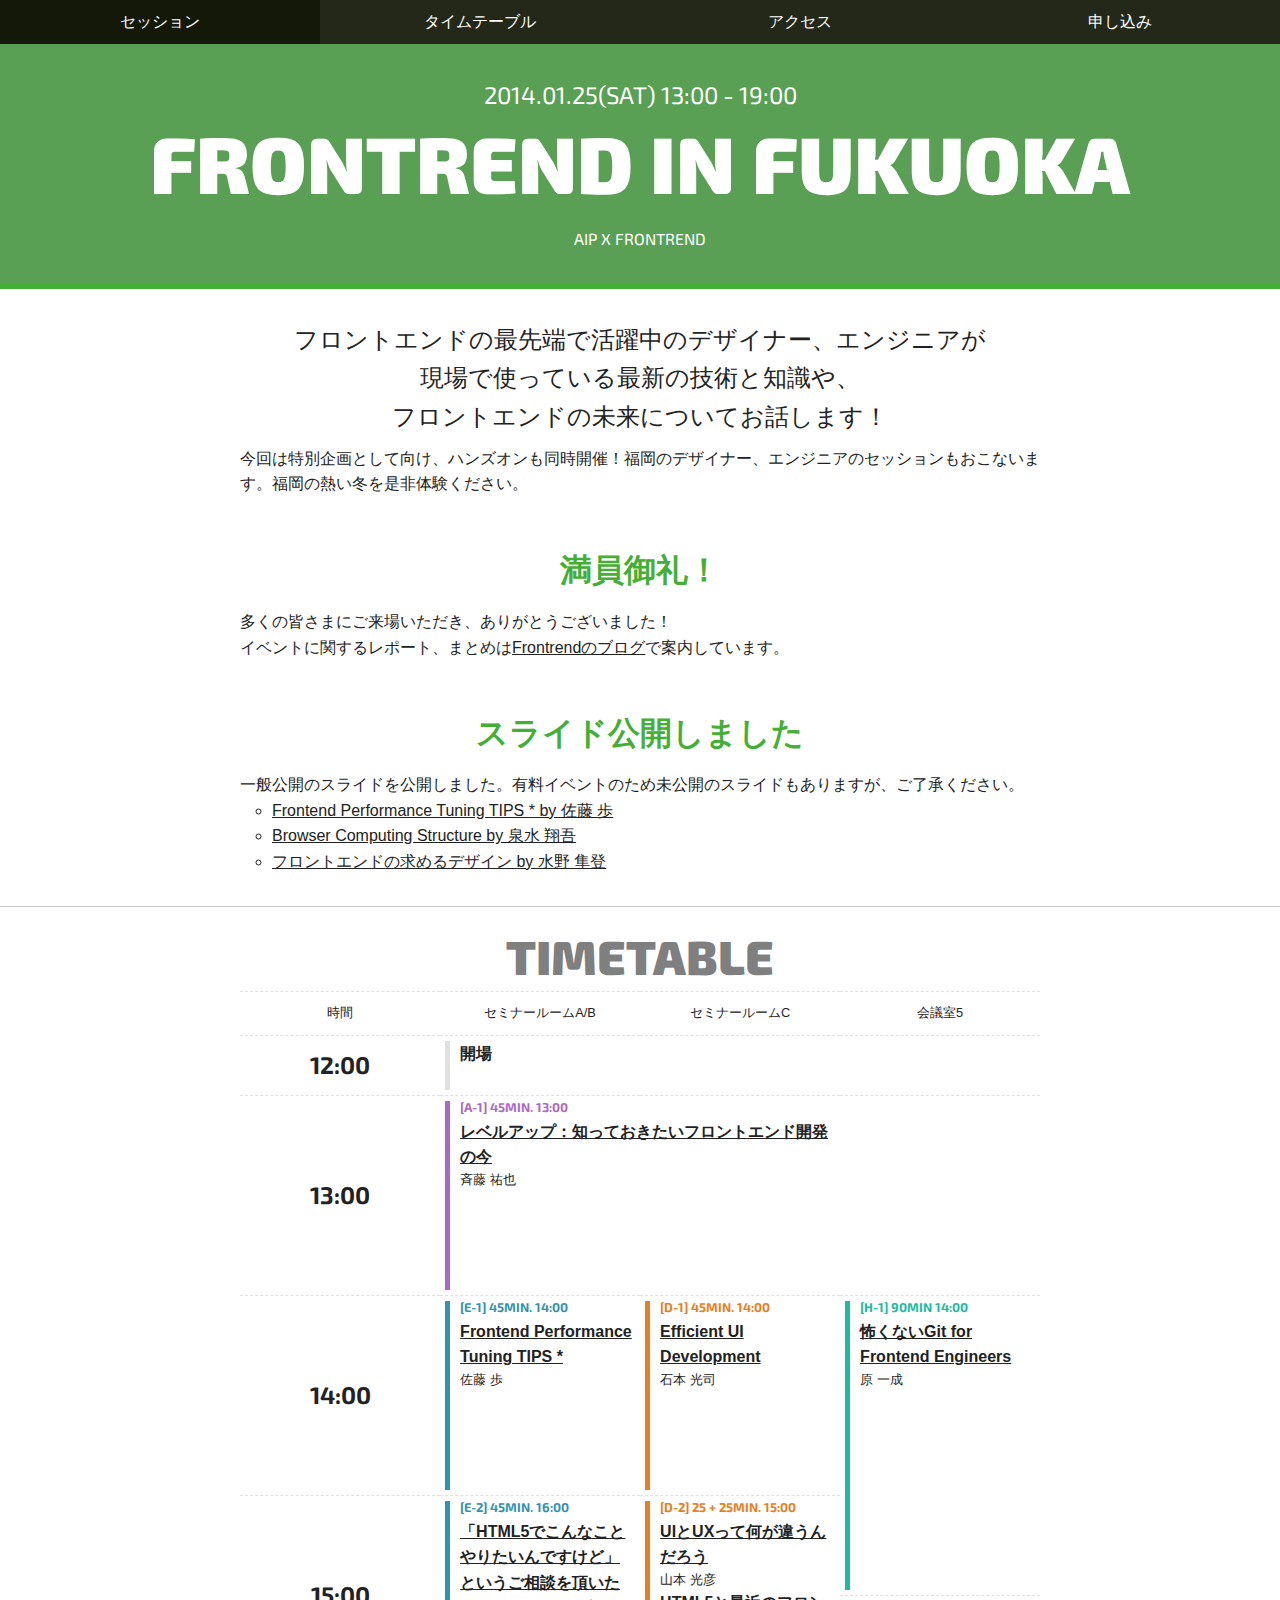
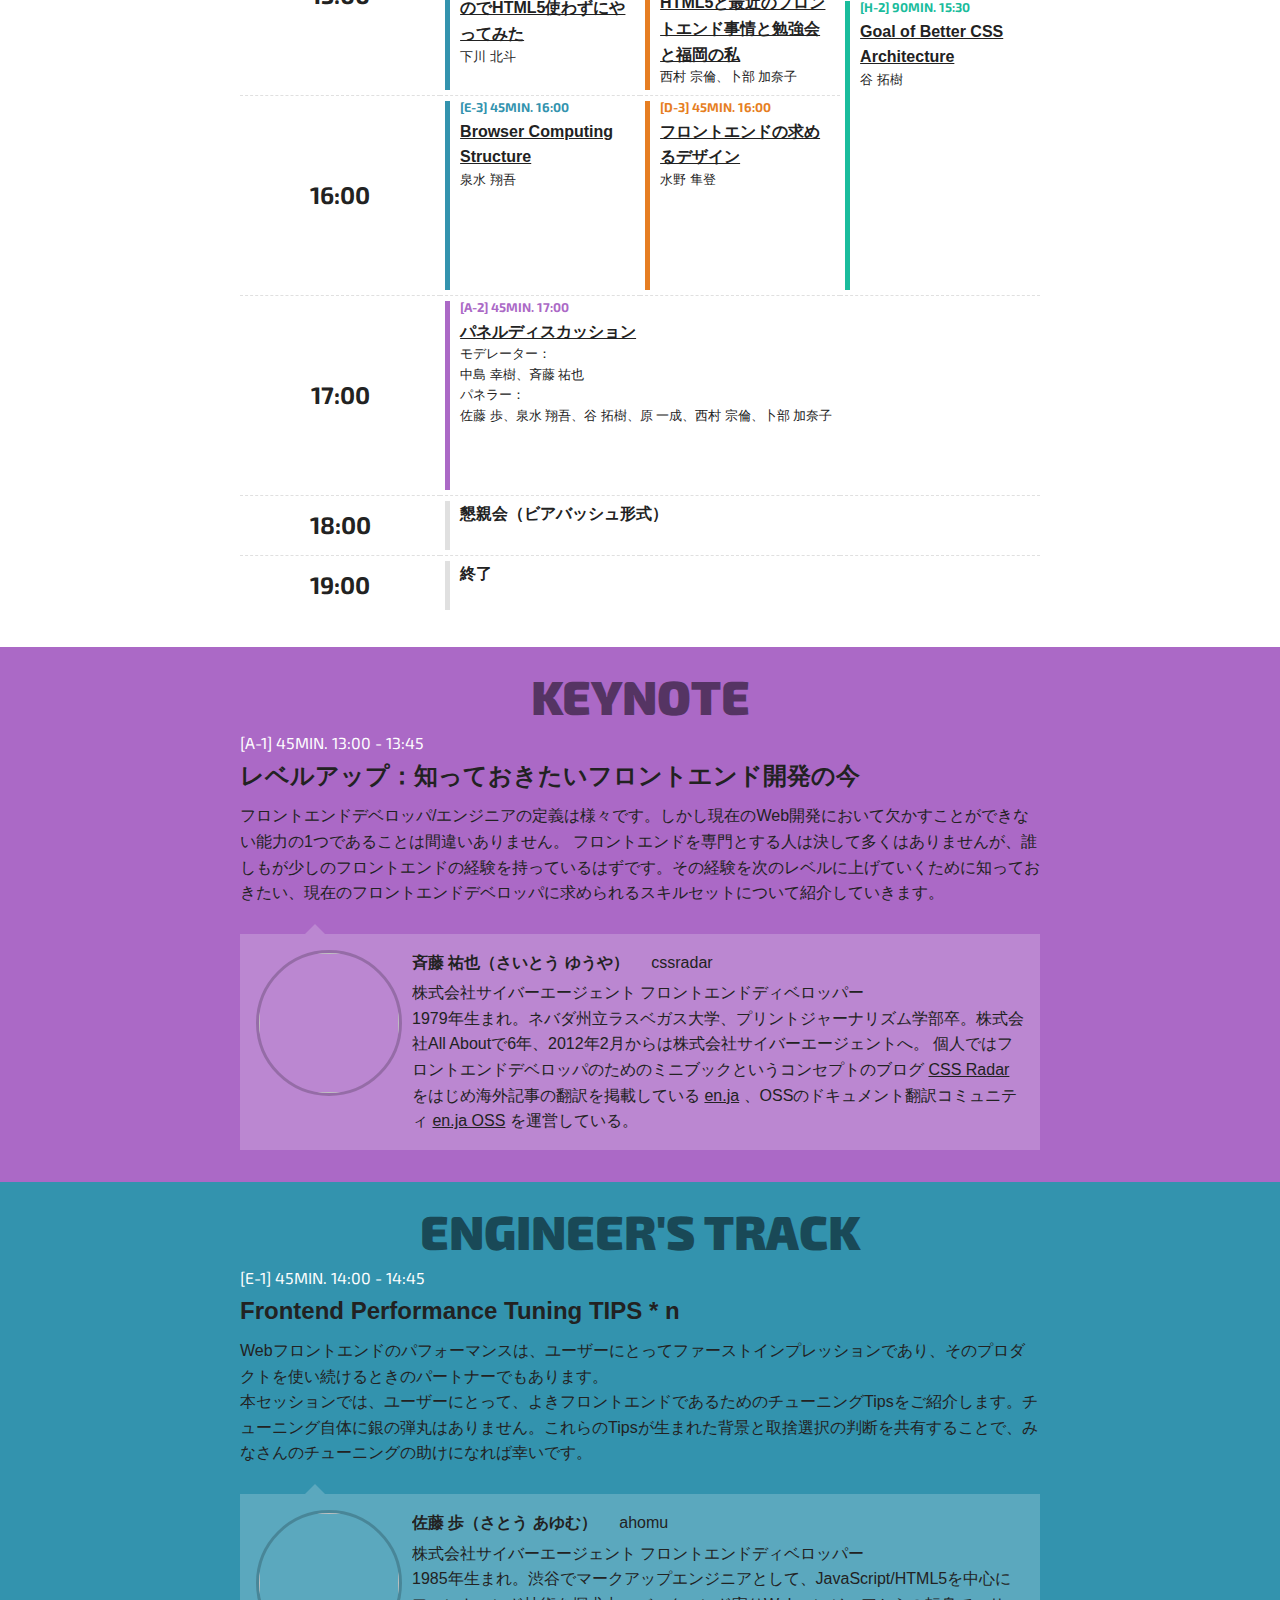
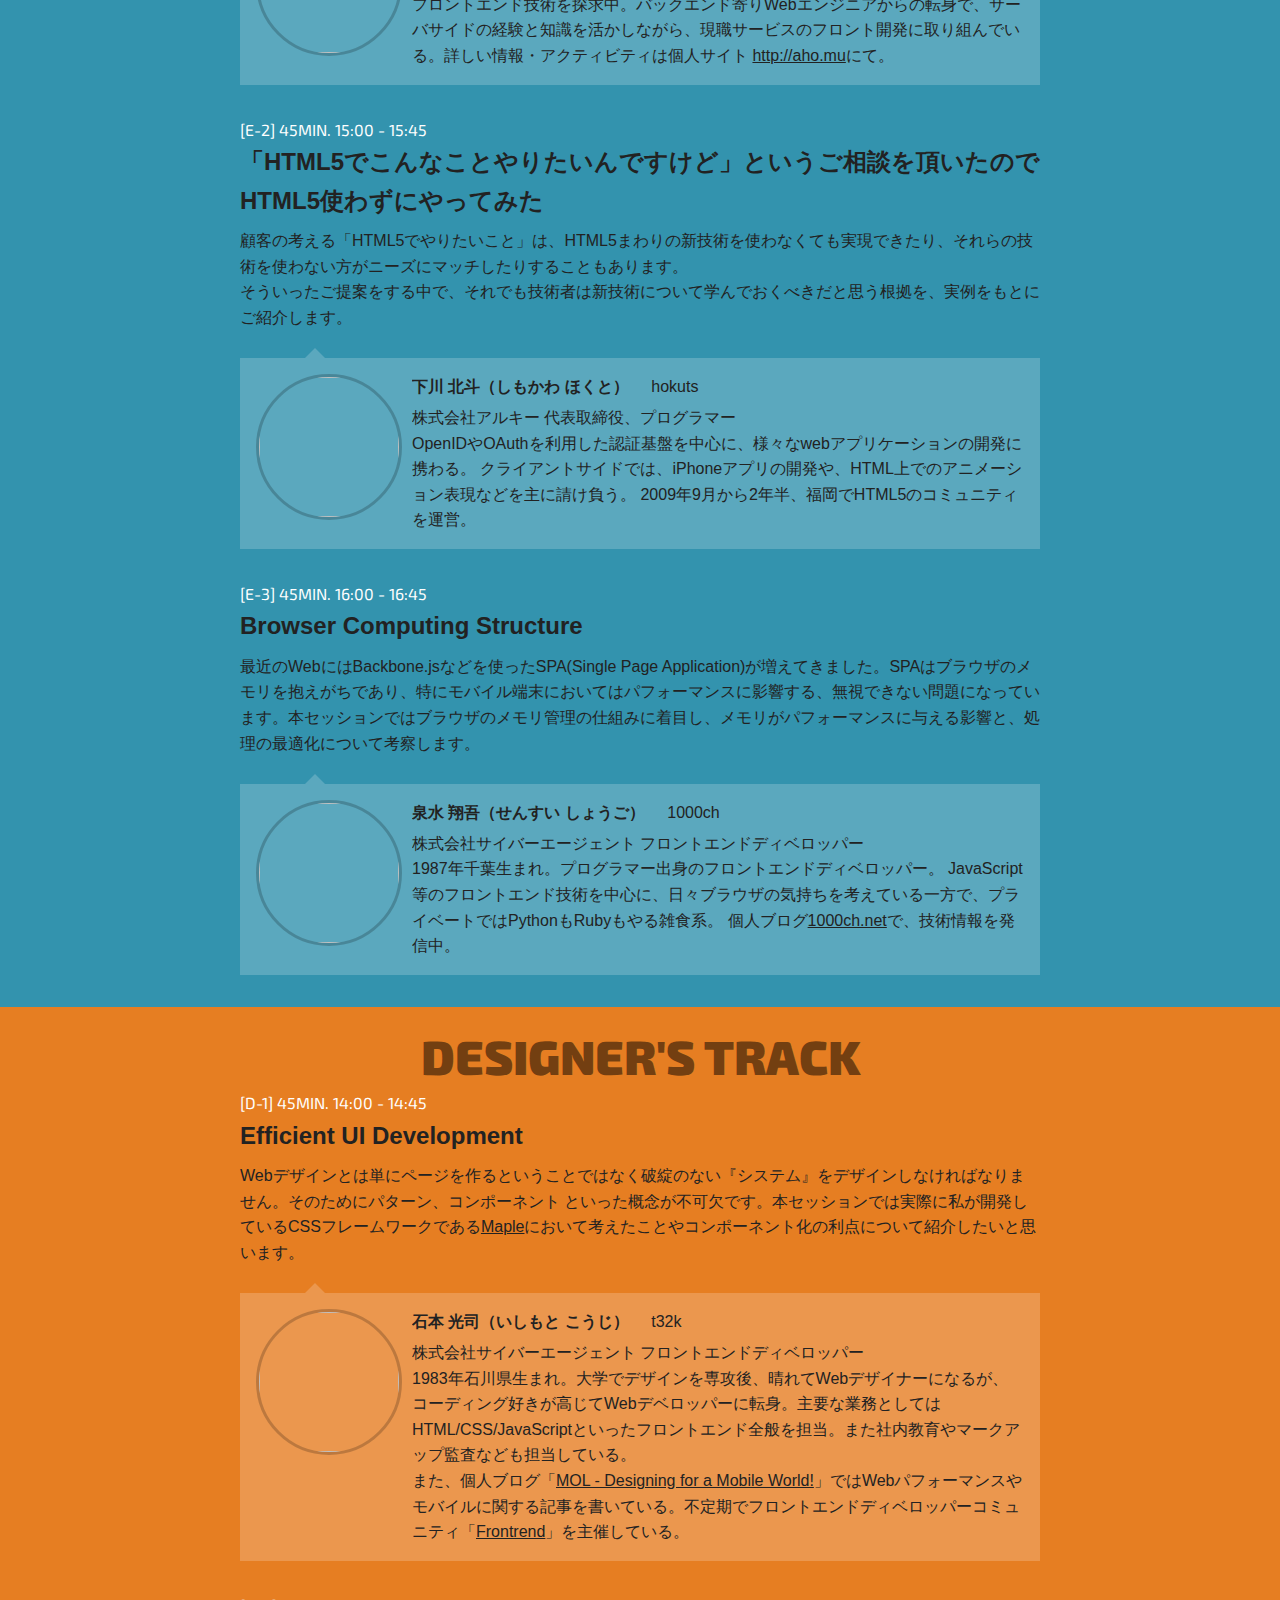
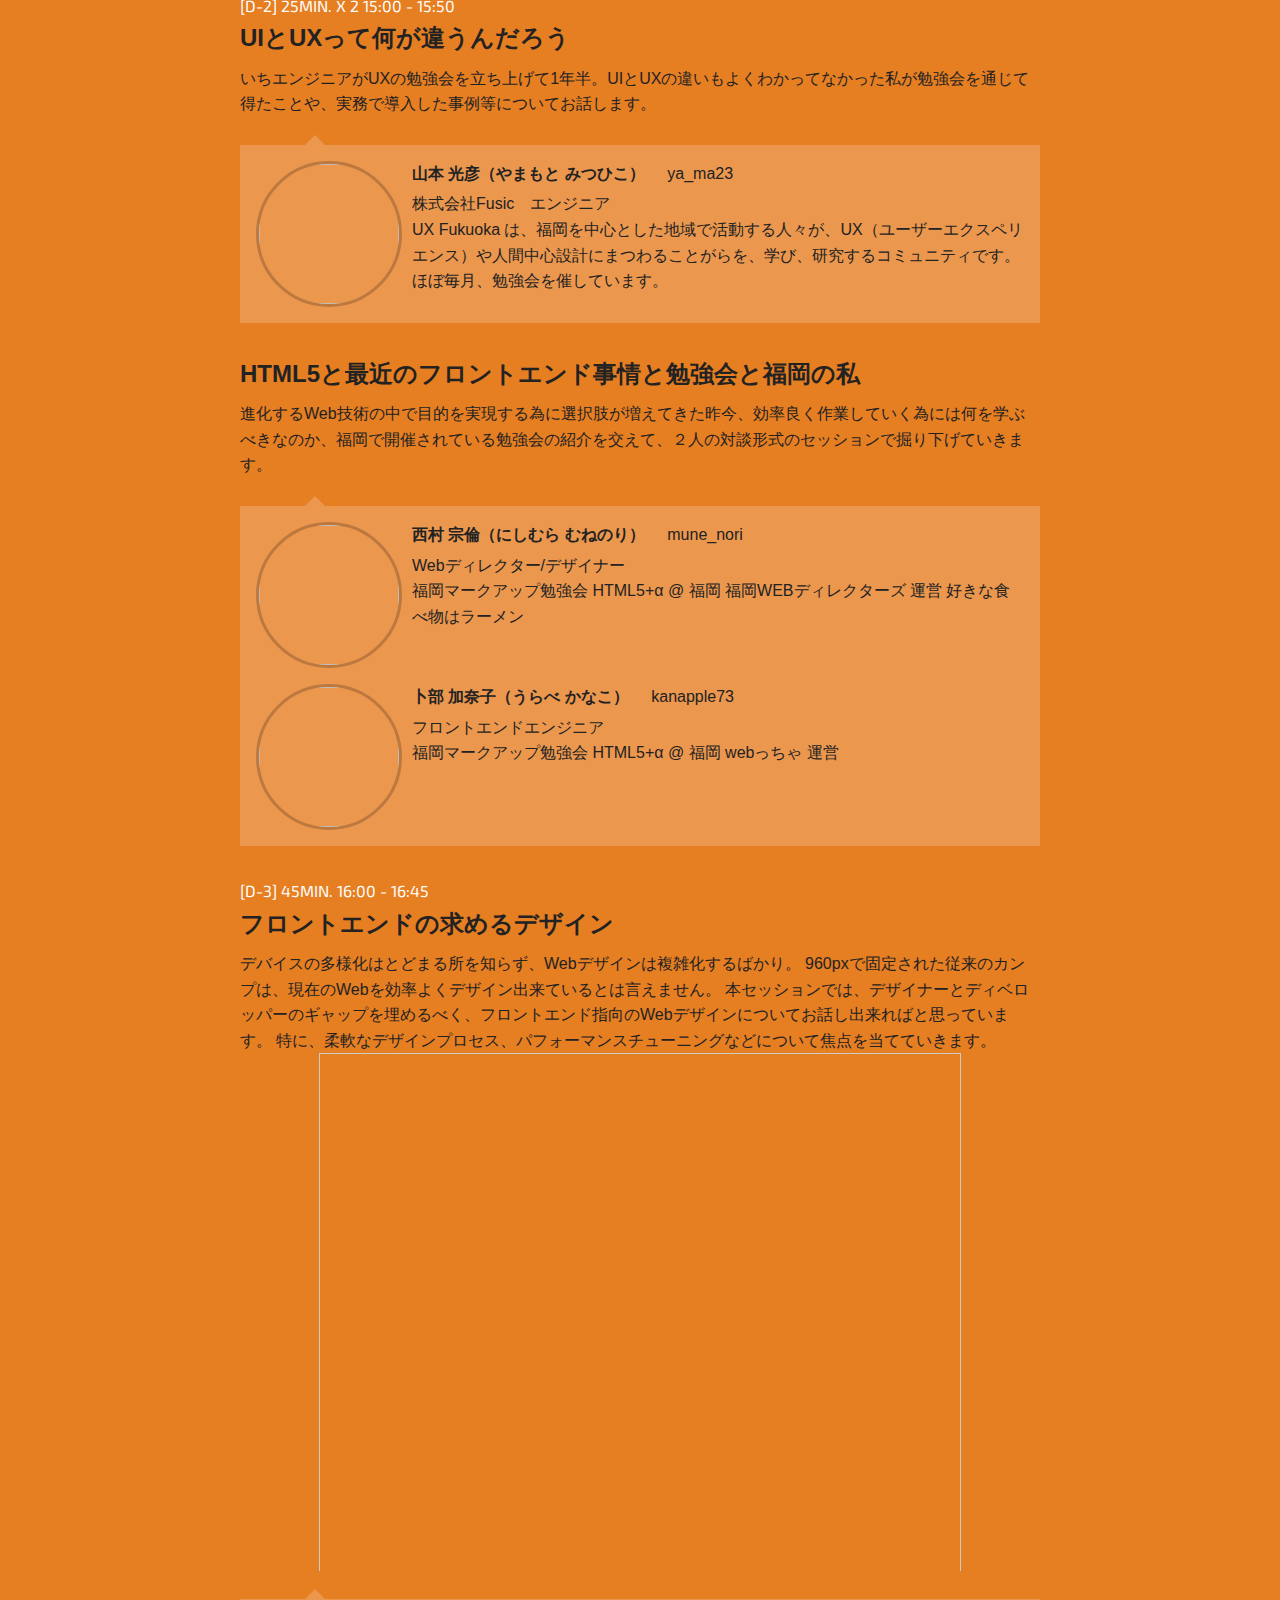
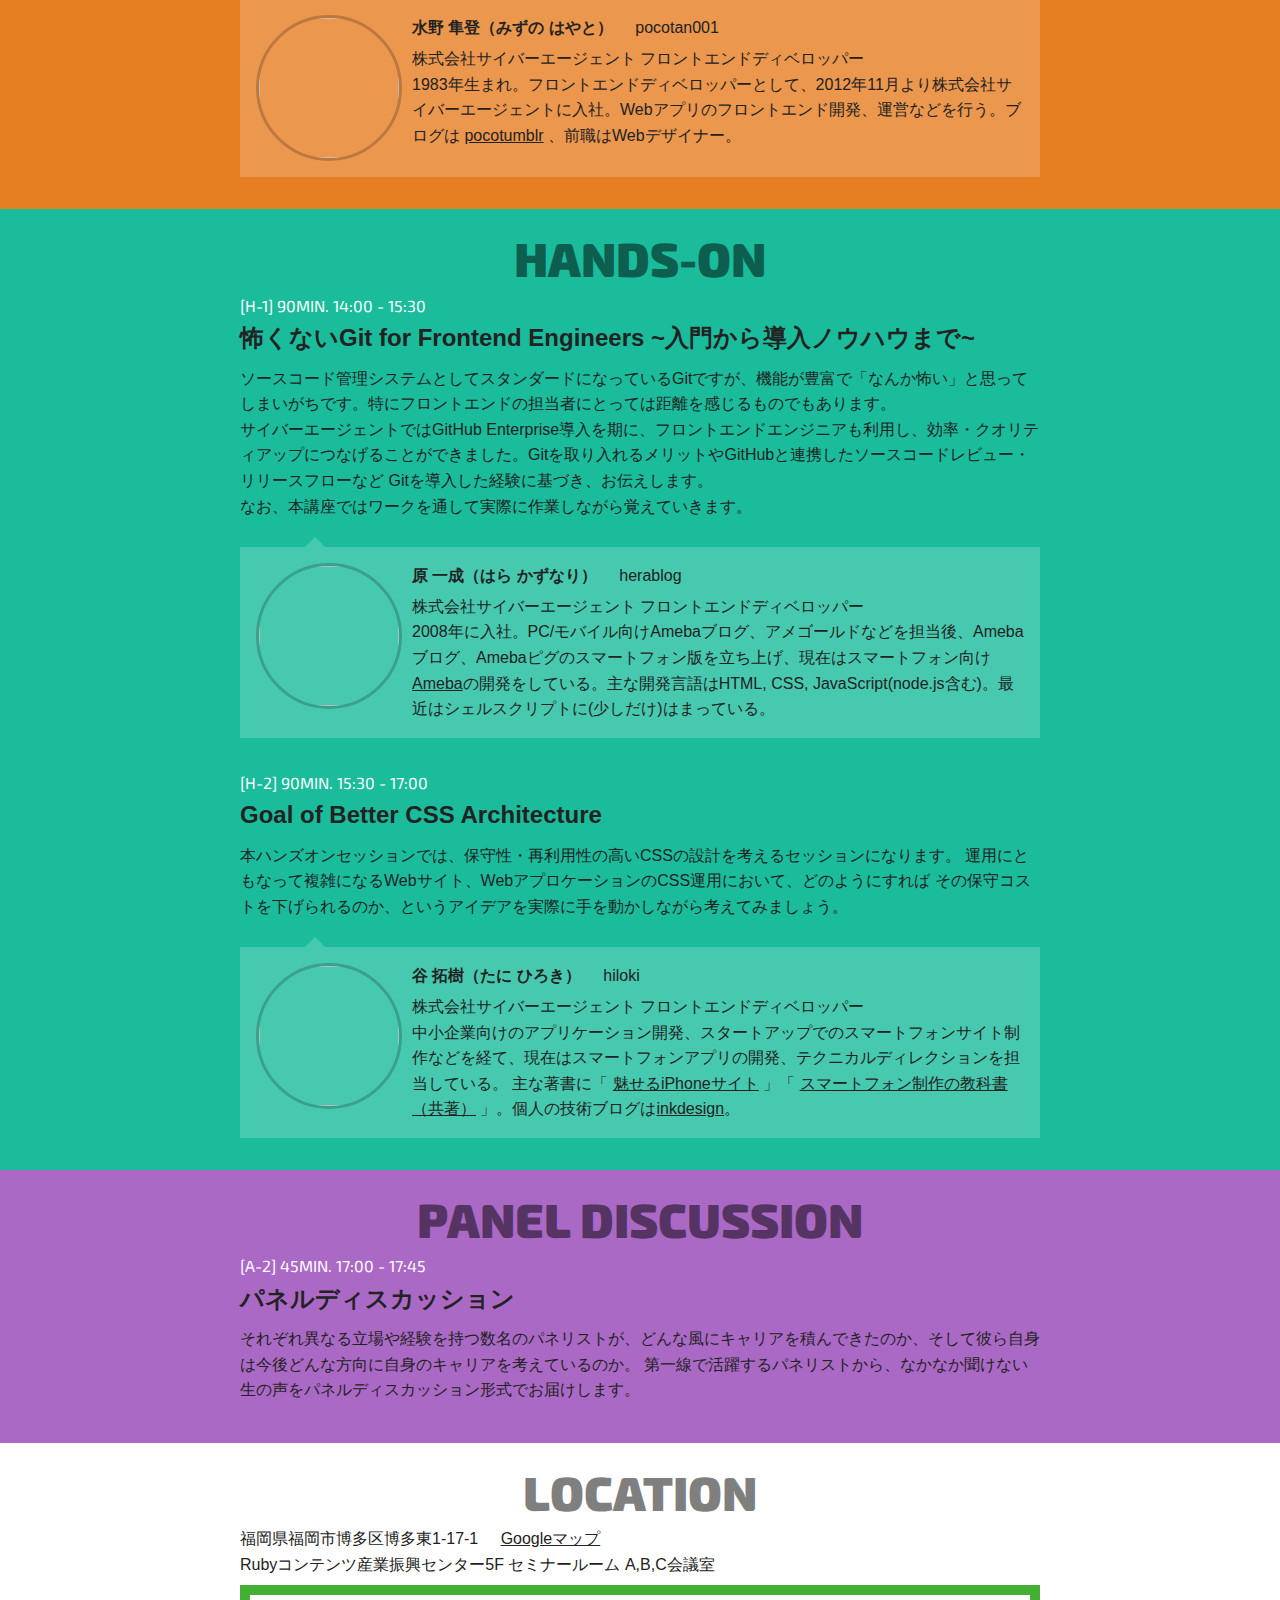
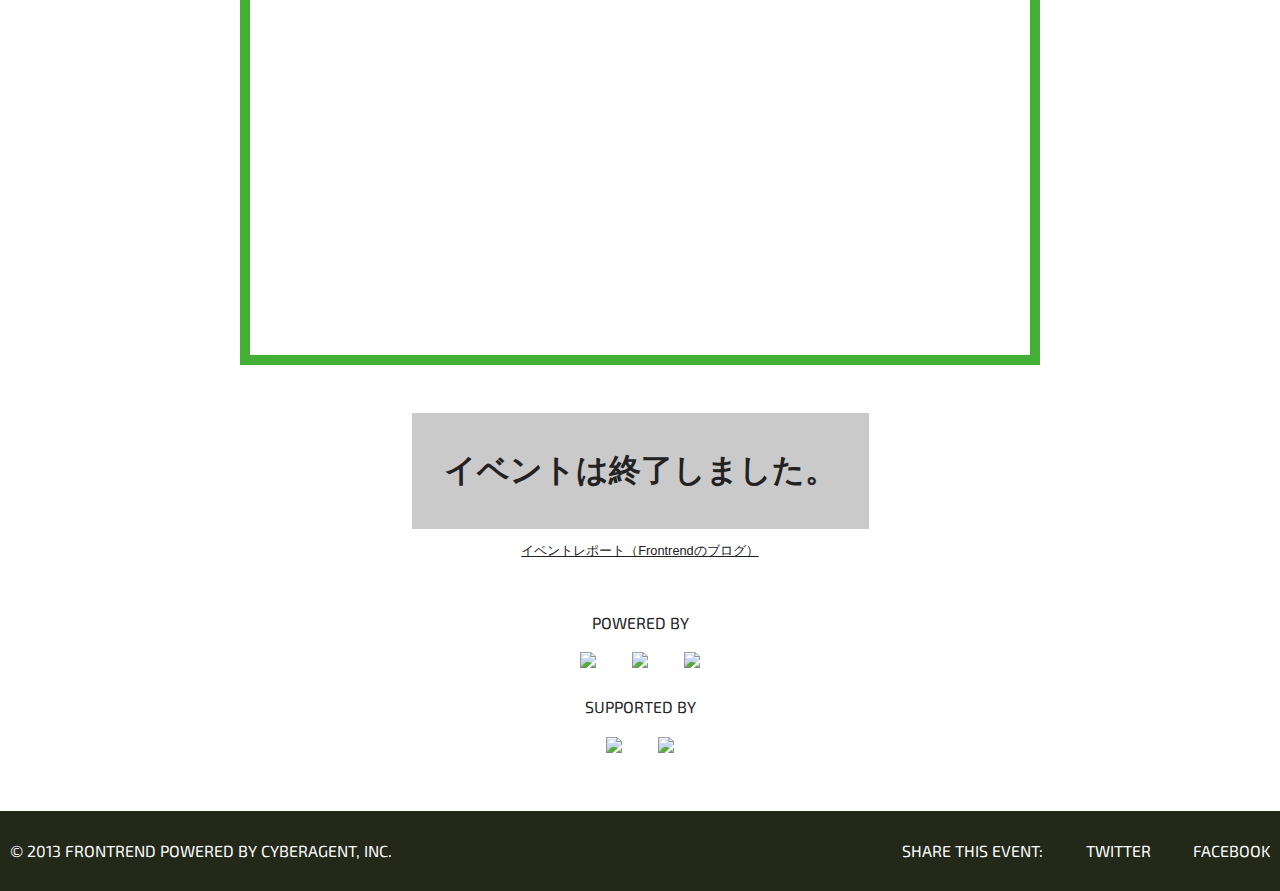
==== commit 386b390c: "一般公開スライドを追加" ====
--- a/frontrend/index.html
+++ b/frontrend/index.html
@@ -67,6 +67,18 @@
 	</div>
 </div>
 
+<div class="closing">
+	<div class="l-container">
+		<p class="closing__lead">スライド公開しました</p>
+		<p>一般公開のスライドを公開しました。有料イベントのため未公開のスライドもありますが、ご了承ください。</p>
+		<ul style="padding-left: 2em;list-style-type: circle;">
+			<li><a href="#e-1">Frontend Performance Tuning TIPS * by 佐藤 歩</a>
+			<li><a href="#e-3">Browser Computing Structure by 泉水 翔吾</a>
+			<li><a href="#d-3">フロントエンドの求めるデザイン by 水野 隼登</a></p>
+		</ul>
+	</div>
+</div>
+
 <div id="timetable">
 <div class="section timetable">
 	<h2 class="section__title type type--heavy">timetable</h2>
@@ -254,6 +266,9 @@
 			<div class="session__description">
 				<p>Webフロントエンドのパフォーマンスは、ユーザーにとってファーストインプレッションであり、そのプロダクトを使い続けるときのパートナーでもあります。</p>
 				<p>本セッションでは、ユーザーにとって、よきフロントエンドであるためのチューニングTipsをご紹介します。チューニング自体に銀の弾丸はありません。これらのTipsが生まれた背景と取捨選択の判断を共有することで、みなさんのチューニングの助けになれば幸いです。</p>
+				<p style="width:80%;margin:0 auto;">
+					<script async class="speakerdeck-embed" data-id="2de358105e5801311a901236afd2a3e1" data-ratio="1.33333333333333" src="//speakerdeck.com/assets/embed.js"></script>
+				</p>
 			</div>
 			<div class="speaker">
 				<div class="media">
@@ -297,6 +312,9 @@
 			<h3 class="session__title">Browser Computing Structure</h3>
 			<div class="session__description">
 				<p>最近のWebにはBackbone.jsなどを使ったSPA(Single Page Application)が増えてきました。SPAはブラウザのメモリを抱えがちであり、特にモバイル端末においてはパフォーマンスに影響する、無視できない問題になっています。本セッションではブラウザのメモリ管理の仕組みに着目し、メモリがパフォーマンスに与える影響と、処理の最適化について考察します。</p>
+				<p style="width:80%;margin:0 auto;">
+					<script async class="speakerdeck-embed" data-id="178c76b068ca013133ba7691c1dda2be" data-ratio="1.33333333333333" src="//speakerdeck.com/assets/embed.js"></script>
+				</p>
 			</div>
 			<div class="speaker">
 				<div class="media">
@@ -399,6 +417,13 @@
 			<h3 class="session__title">フロントエンドの求めるデザイン</h3>
 			<div class="session__description">
 				<p>デバイスの多様化はとどまる所を知らず、Webデザインは複雑化するばかり。 960pxで固定された従来のカンプは、現在のWebを効率よくデザイン出来ているとは言えません。 本セッションでは、デザイナーとディベロッパーのギャップを埋めるべく、フロントエンド指向のWebデザインについてお話し出来ればと思っています。 特に、柔軟なデザインプロセス、パフォーマンスチューニングなどについて焦点を当てていきます。</p>
+				<iframe
+					src="http://www.slideshare.net/slideshow/embed_code/31558475"
+					width="640" height="517"
+					frameborder="0" marginwidth="0" marginheight="0" scrolling="no"
+					style="border:1px solid #CCC; border-width:1px 1px 0; margin:0 auto; max-width: 100%;display: block;"
+					allowfullscreen>
+				</iframe>
 			</div>
 			<div class="speaker">
 				<div class="media">
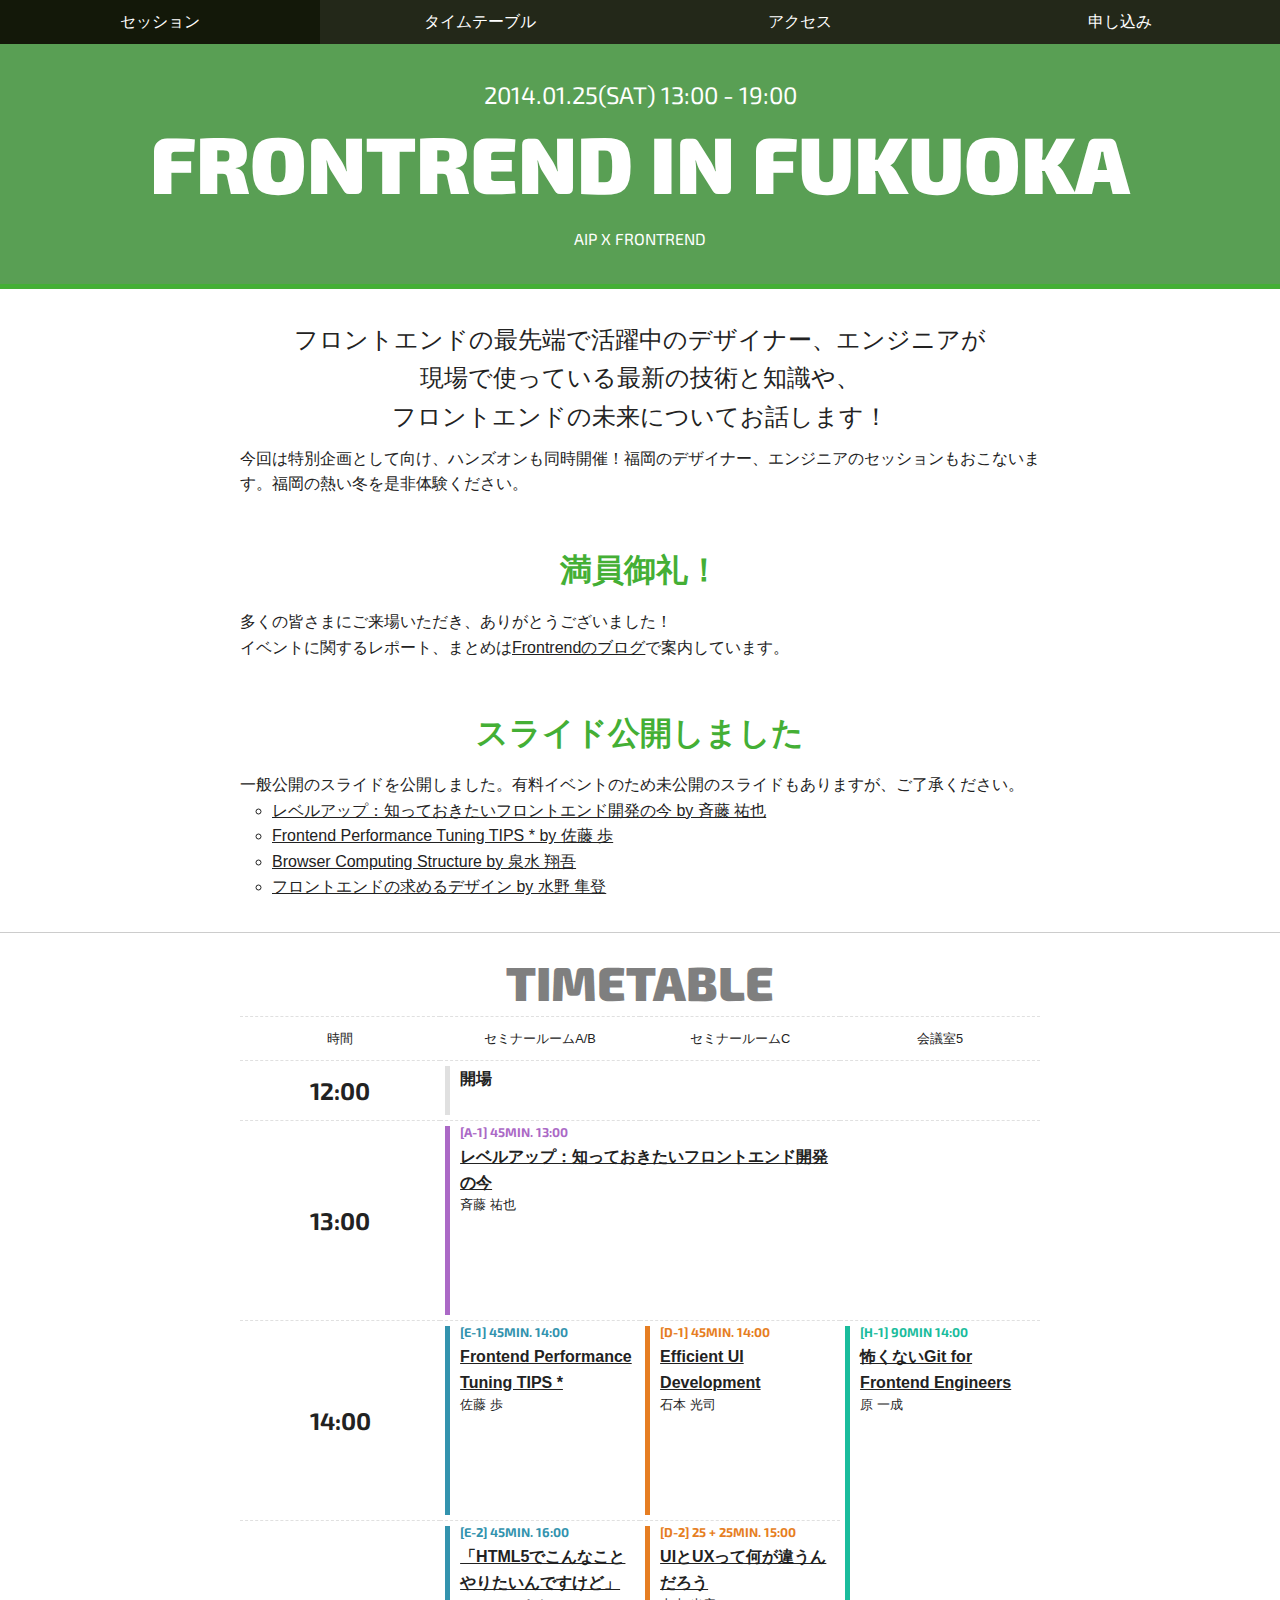
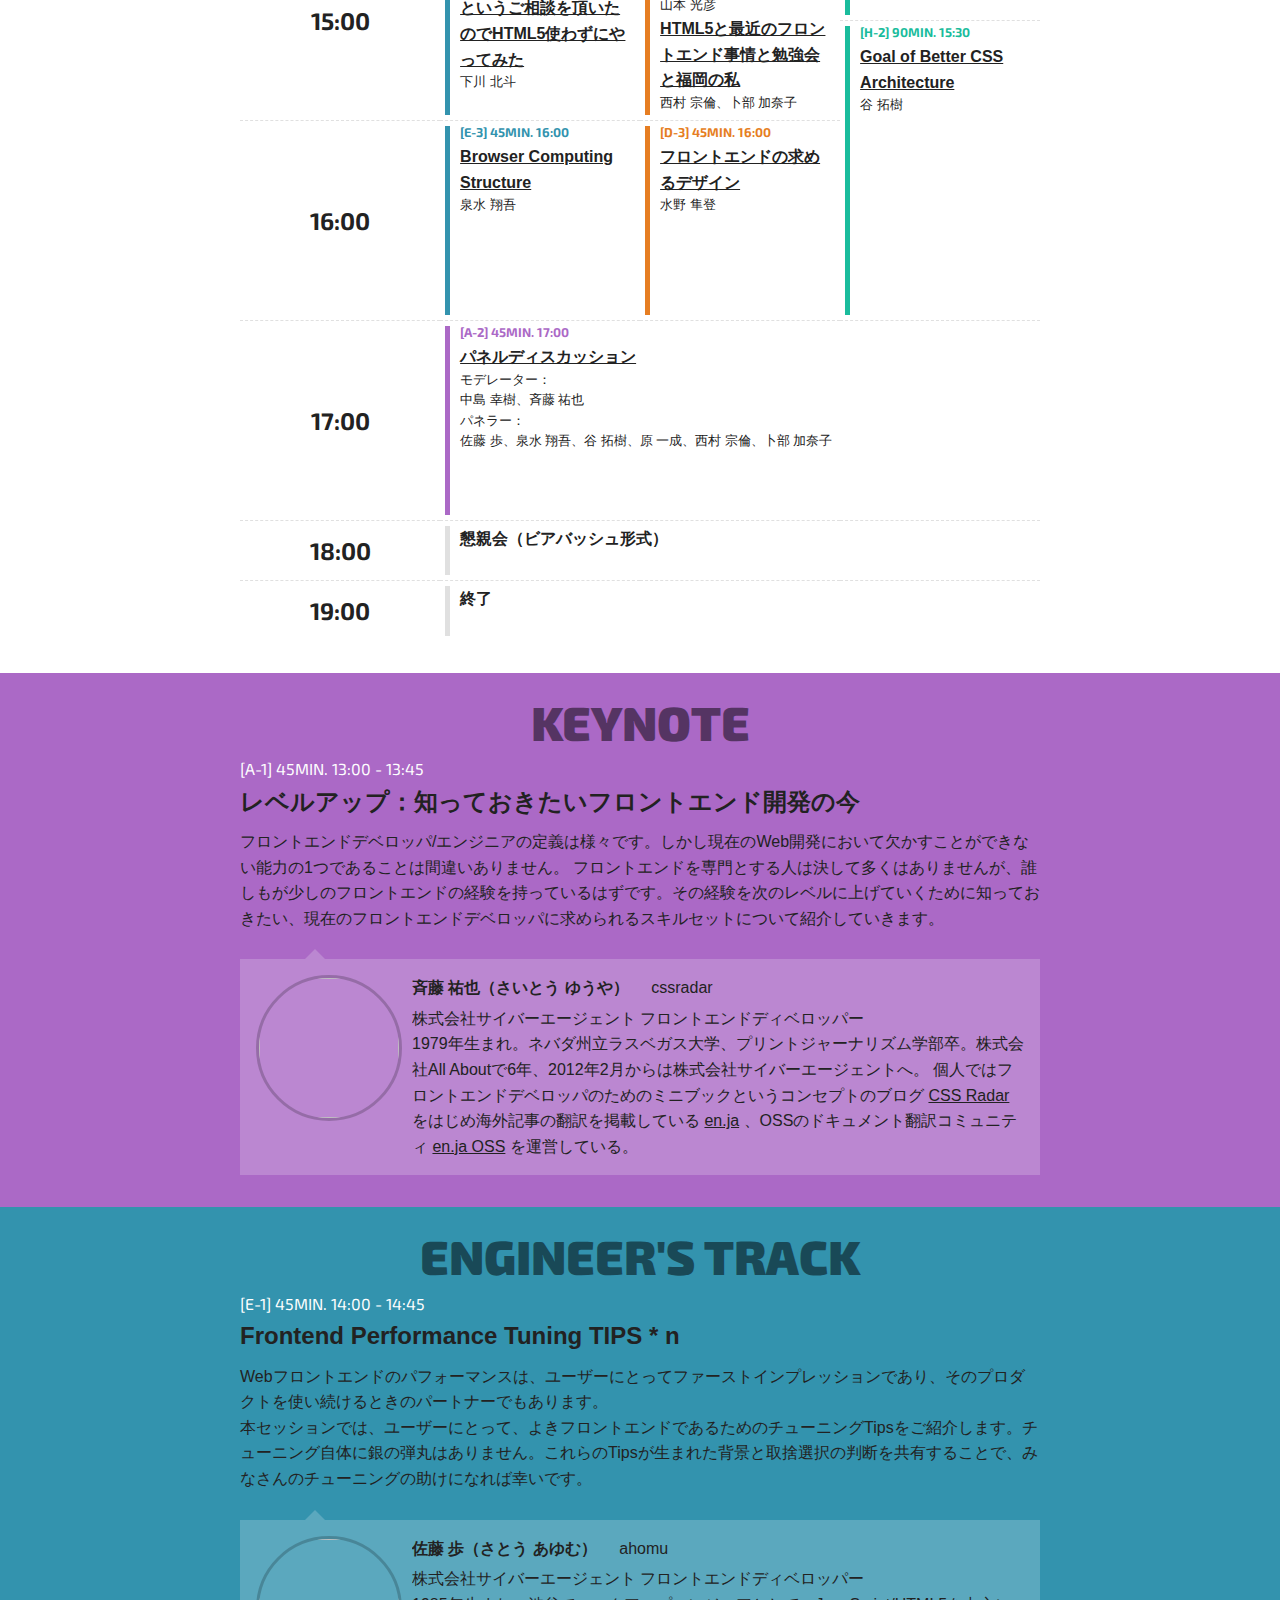
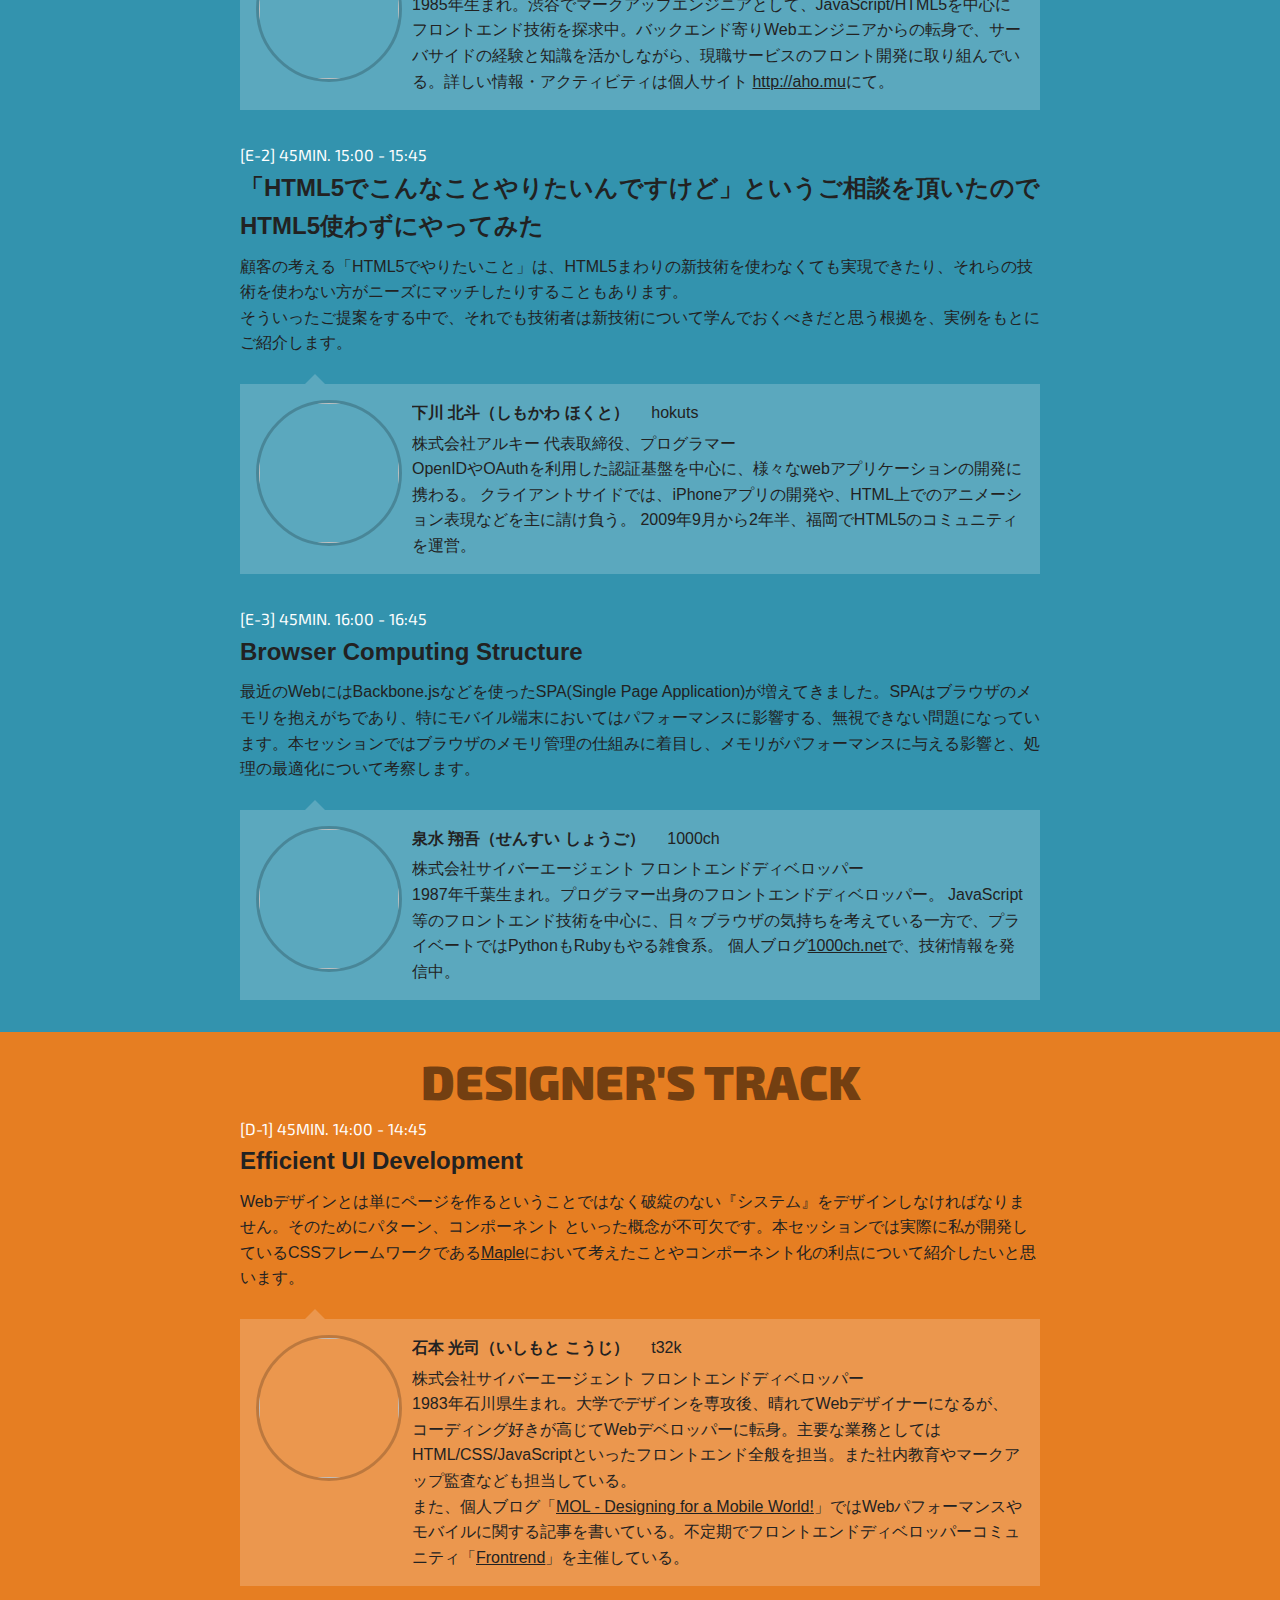
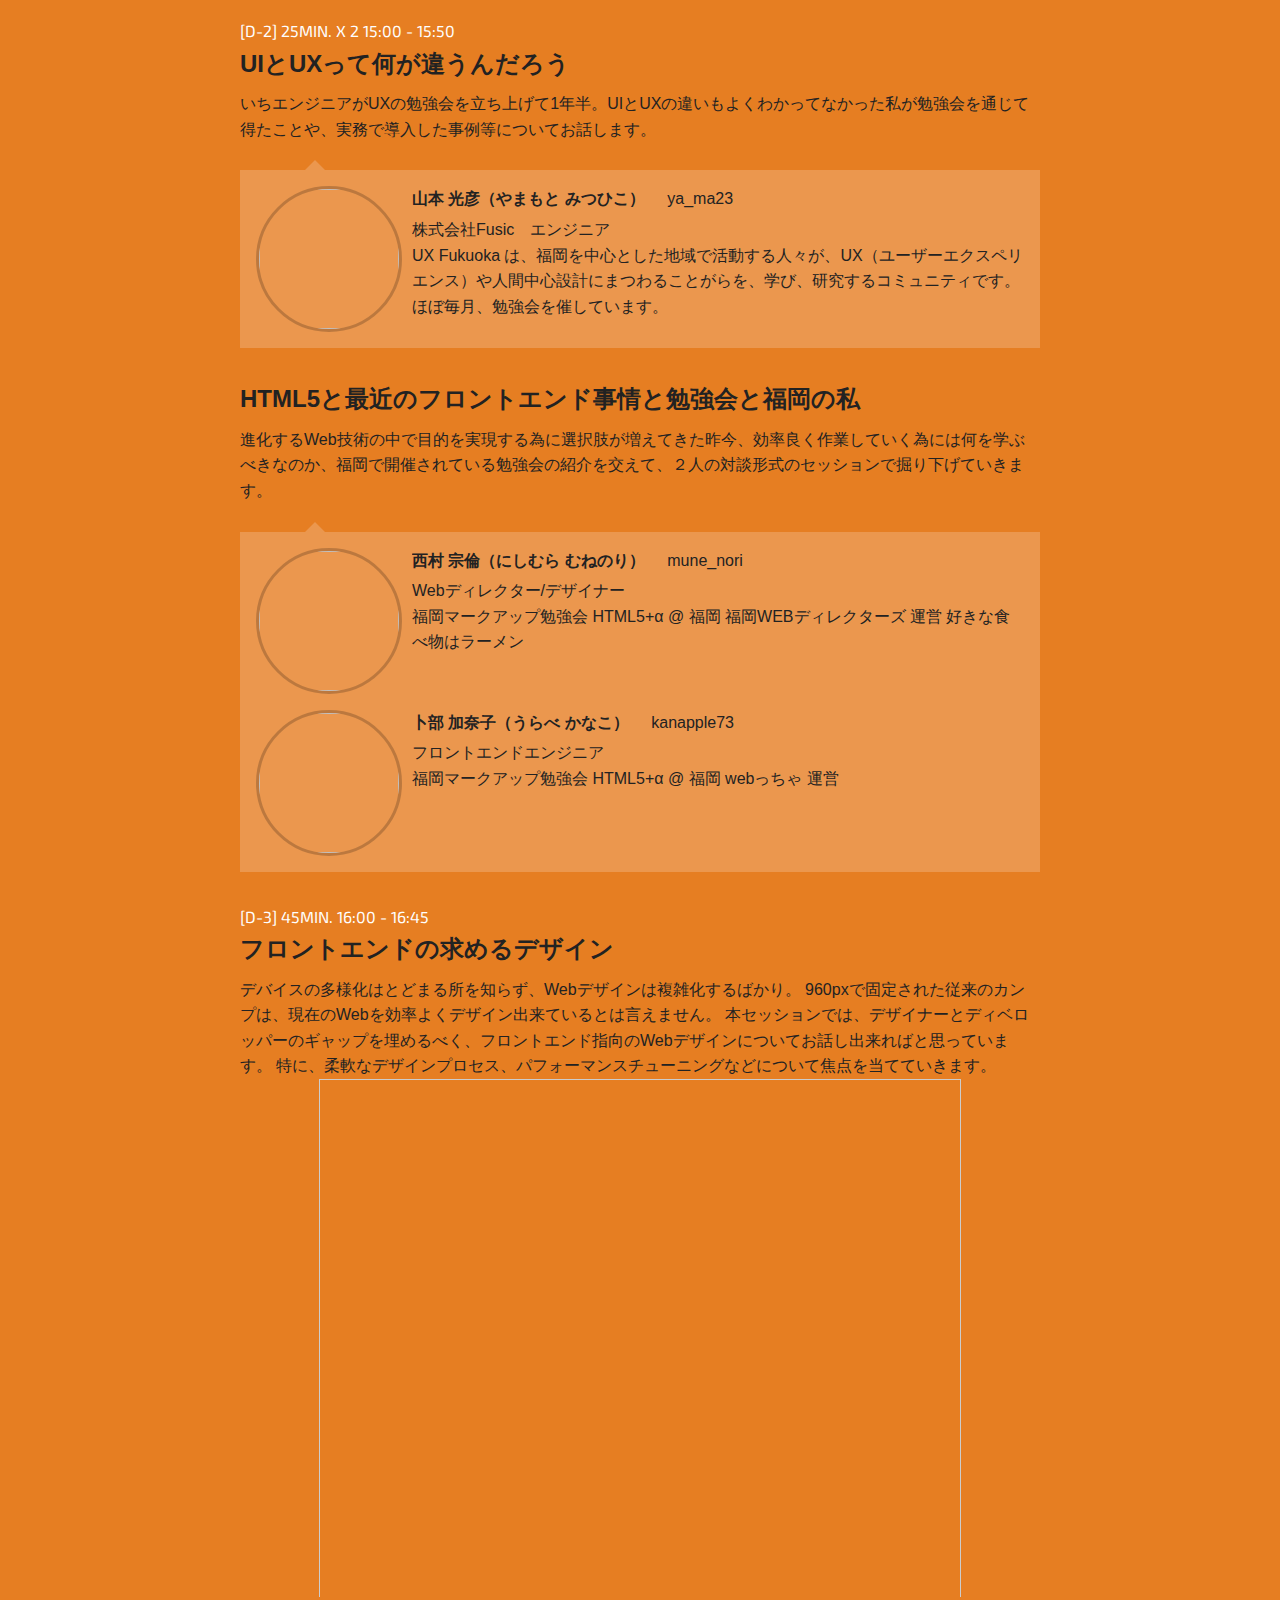
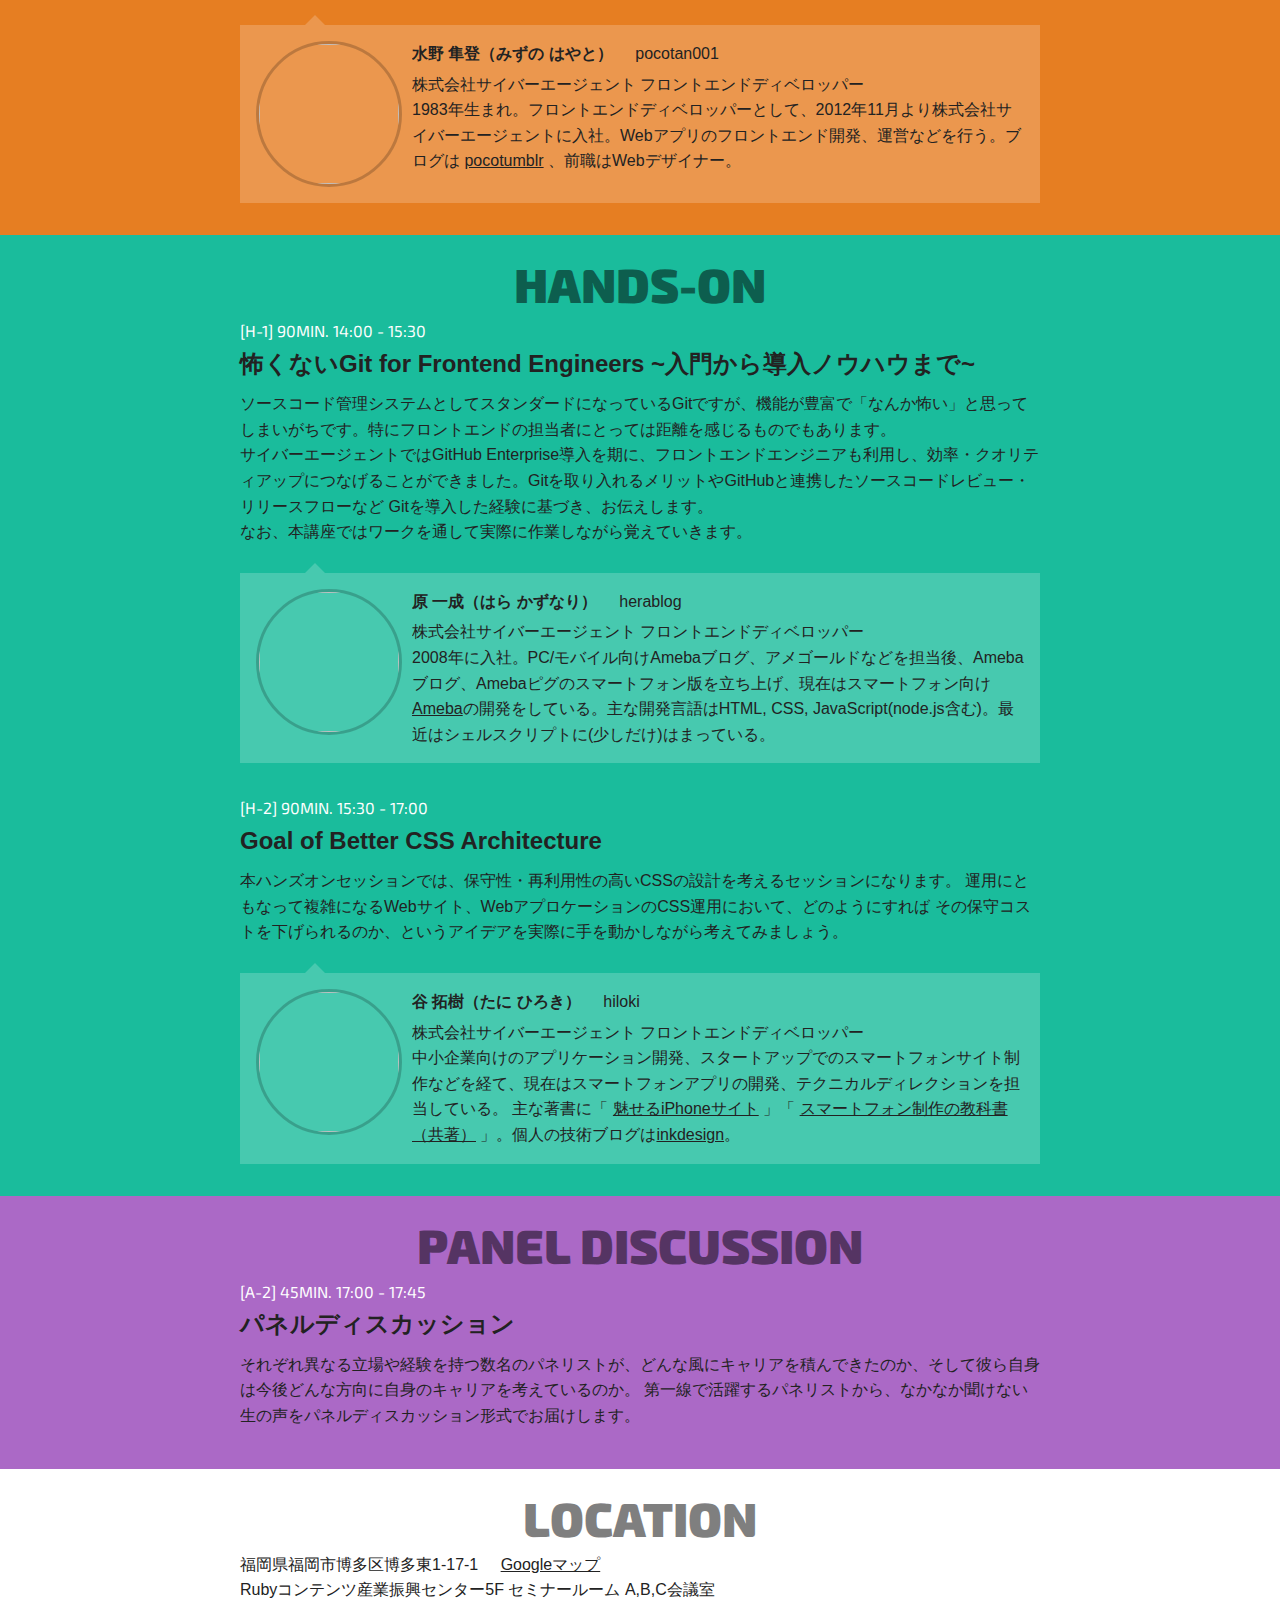
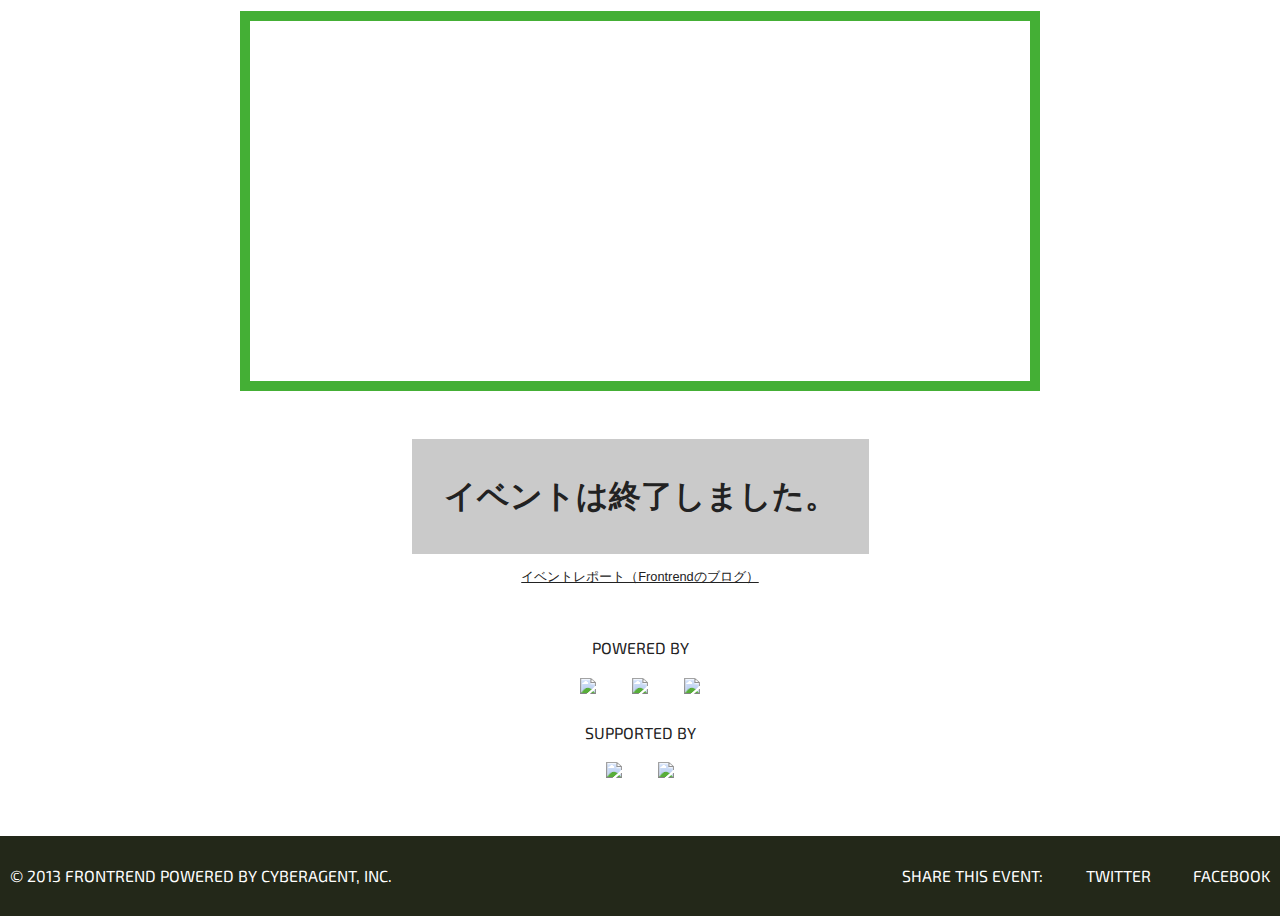
==== commit e21190a4: "yuya saitoさんのスライドを追加" ====
--- a/frontrend/index.html
+++ b/frontrend/index.html
@@ -72,6 +72,7 @@
 		<p class="closing__lead">スライド公開しました</p>
 		<p>一般公開のスライドを公開しました。有料イベントのため未公開のスライドもありますが、ご了承ください。</p>
 		<ul style="padding-left: 2em;list-style-type: circle;">
+			<li><a href="#a-1">レベルアップ：知っておきたいフロントエンド開発の今 by 斉藤 祐也</a>
 			<li><a href="#e-1">Frontend Performance Tuning TIPS * by 佐藤 歩</a>
 			<li><a href="#e-3">Browser Computing Structure by 泉水 翔吾</a>
 			<li><a href="#d-3">フロントエンドの求めるデザイン by 水野 隼登</a></p>
@@ -239,6 +240,9 @@
 			<h3 class="session__title">レベルアップ：知っておきたいフロントエンド開発の今</h3>
 			<div class="session__description">
 				<p>フロントエンドデベロッパ/エンジニアの定義は様々です。しかし現在のWeb開発において欠かすことができない能力の1つであることは間違いありません。 フロントエンドを専門とする人は決して多くはありませんが、誰しもが少しのフロントエンドの経験を持っているはずです。その経験を次のレベルに上げていくために知っておきたい、現在のフロントエンドデベロッパに求められるスキルセットについて紹介していきます。</p>
+				<p style="width:80%;margin:0 auto;">
+					<script async class="speakerdeck-embed" data-id="24de51d0914a0131dbcf721b1895ee96" data-ratio="1.33333333333333" src="//speakerdeck.com/assets/embed.js"></script>
+				</p>
 			</div>
 			<div class="speaker">
 				<div class="media">
